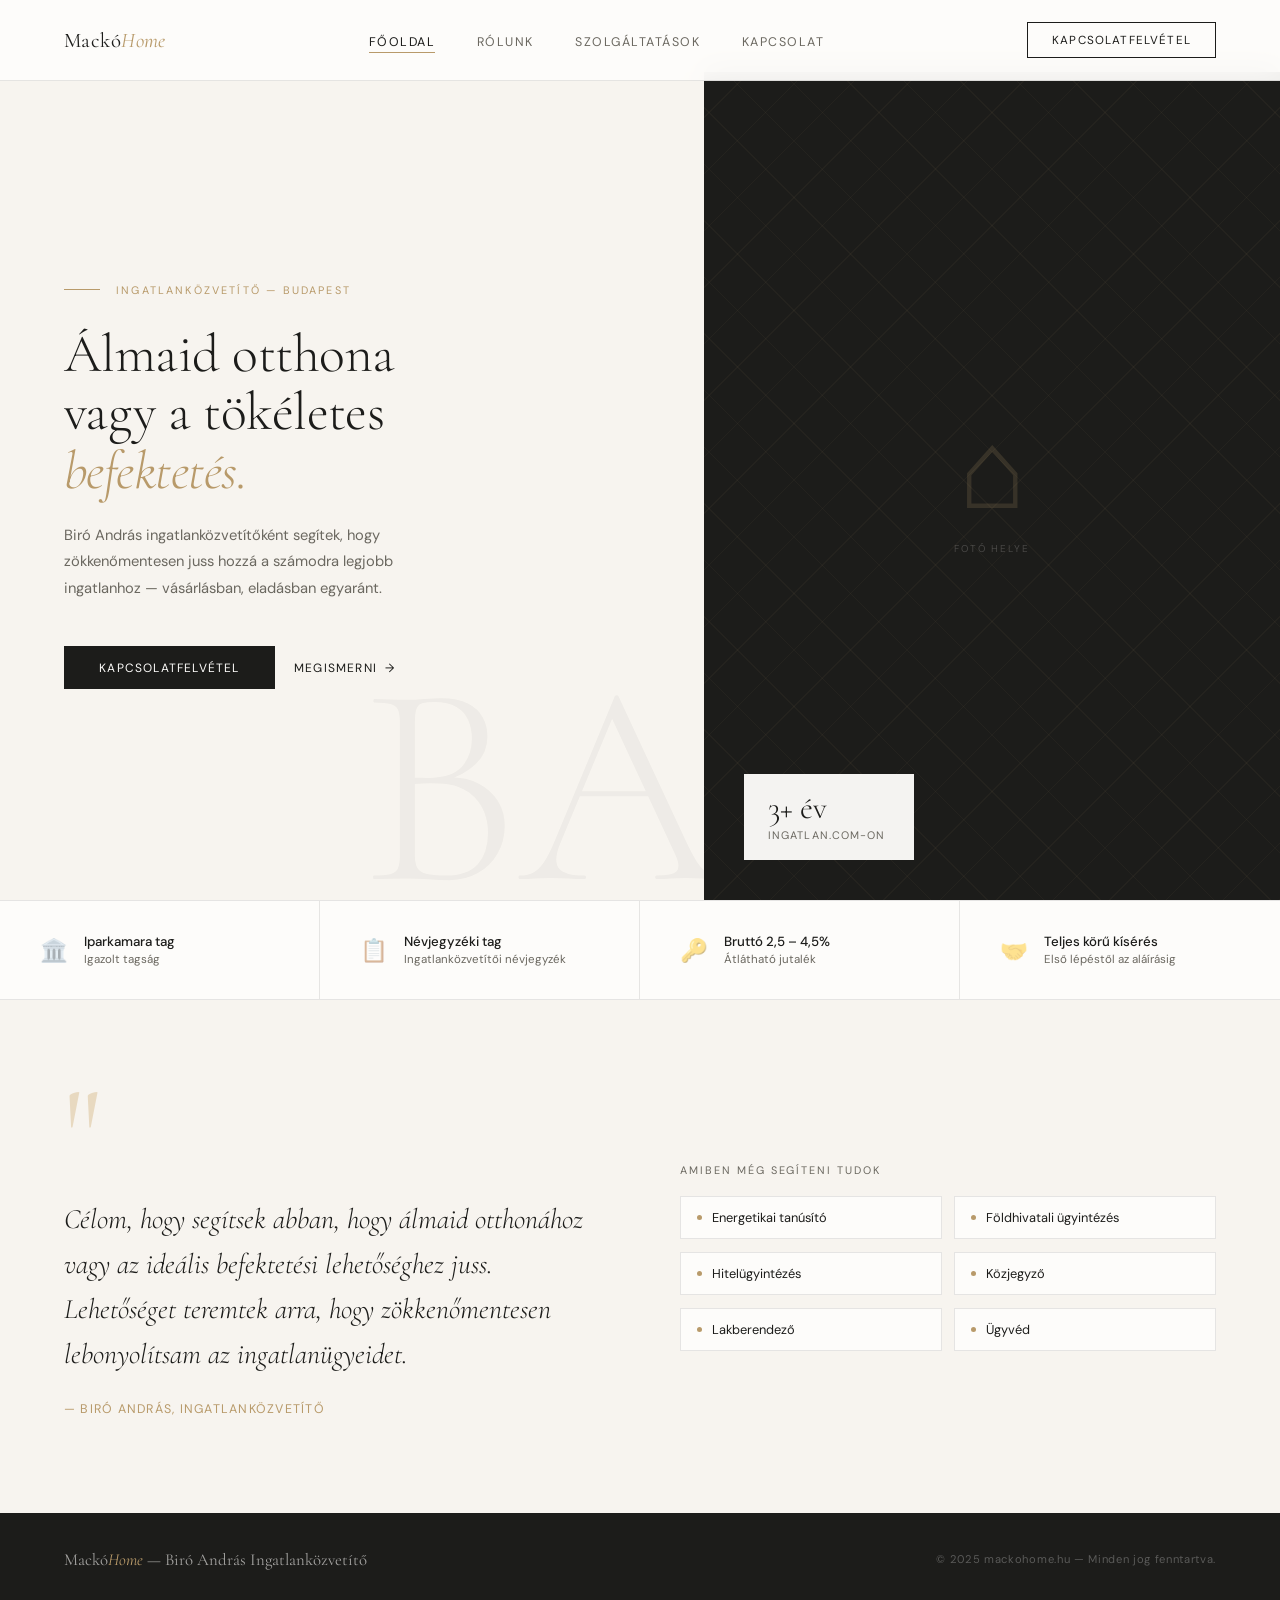
==== index.html @ 80ed3be6 "Add files via upload" ====
<!DOCTYPE html>
<html lang="hu">
<head>
  <meta charset="UTF-8">
  <meta name="viewport" content="width=device-width, initial-scale=1.0">
  <meta name="description" content="Biró András ingatlanközvetítő — Segítek megtalálni álmaid otthonát vagy ideális befektetésedet. Átlátható jutalék, teljes körű kísérés.">
  <title>Biró András Ingatlanközvetítő | mackohome.hu</title>
  <link rel="canonical" href="https://mackohome.hu">
  <link href="https://fonts.googleapis.com/css2?family=Cormorant+Garamond:ital,wght@0,300;0,400;0,600;1,300;1,400&family=DM+Sans:wght@300;400;500&display=swap" rel="stylesheet">
  <link rel="stylesheet" href="style.css">
</head>
<body>

<!-- ─── NAVIGÁCIÓ ─── -->
<nav>
  <div class="nav-logo" onclick="showPage('home')">Mackó<span>Home</span></div>
  <ul class="nav-links">
    <li><a onclick="showPage('home')" id="nav-home" class="active">Főoldal</a></li>
    <li><a onclick="showPage('rolunk')" id="nav-rolunk">Rólunk</a></li>
    <li><a onclick="showPage('szolgaltatasok')" id="nav-szolgaltatasok">Szolgáltatások</a></li>
    <li><a onclick="showPage('kapcsolat')" id="nav-kapcsolat">Kapcsolat</a></li>
  </ul>
  <div class="nav-cta" onclick="showPage('kapcsolat')">Kapcsolatfelvétel</div>
  <div class="hamburger" onclick="openMenu()">
    <span></span><span></span><span></span>
  </div>
</nav>

<!-- ─── MOBIL MENÜ ─── -->
<div class="mobile-menu" id="mobileMenu">
  <button class="mobile-close" onclick="closeMenu()">✕</button>
  <a onclick="showPage('home');closeMenu()">Főoldal</a>
  <a onclick="showPage('rolunk');closeMenu()">Rólunk</a>
  <a onclick="showPage('szolgaltatasok');closeMenu()">Szolgáltatások</a>
  <a onclick="showPage('kapcsolat');closeMenu()">Kapcsolat</a>
</div>


<!-- ══════════════════════════════════════════════════════════
     FŐOLDAL
═══════════════════════════════════════════════════════════ -->
<div class="page active" id="page-home">

  <div class="hero">
    <div class="hero-left">
      <div class="tag">Ingatlanközvetítő — Budapest</div>
      <h1 class="hero-headline">
        Álmaid otthona<br>vagy a tökéletes<br><em>befektetés.</em>
      </h1>
      <p class="hero-sub">
        Biró András ingatlanközvetítőként segítek, hogy zökkenőmentesen juss hozzá a számodra legjobb ingatlanhoz — vásárlásban, eladásban egyaránt.
      </p>
      <div class="hero-actions">
        <div class="btn-primary" onclick="showPage('kapcsolat')">Kapcsolatfelvétel</div>
        <button class="btn-ghost" onclick="showPage('rolunk')">Megismerni</button>
      </div>
    </div>
    <div class="hero-right">
      <div class="hero-pattern"></div>
      <!-- Cserélje ki valódi fotóra: <img src="images/hero.jpg" alt="Ingatlan" style="width:100%;height:100%;object-fit:cover;"> -->
      <div class="hero-img-placeholder">
        <div class="hero-img-icon">⌂</div>
        <div class="hero-img-label">Fotó helye</div>
      </div>
      <div class="hero-badge">
        <div class="hero-badge-num">3+ év</div>
        <div class="hero-badge-label">Ingatlan.com-on</div>
      </div>
    </div>
  </div>

  <div class="trust-row">
    <div class="trust-item">
      <div class="trust-icon">🏛️</div>
      <div>
        <div class="trust-text-main">Iparkamara tag</div>
        <div class="trust-text-sub">Igazolt tagság</div>
      </div>
    </div>
    <div class="trust-item">
      <div class="trust-icon">📋</div>
      <div>
        <div class="trust-text-main">Névjegyzéki tag</div>
        <div class="trust-text-sub">Ingatlanközvetítői névjegyzék</div>
      </div>
    </div>
    <div class="trust-item">
      <div class="trust-icon">🔑</div>
      <div>
        <div class="trust-text-main">Bruttó 2,5 – 4,5%</div>
        <div class="trust-text-sub">Átlátható jutalék</div>
      </div>
    </div>
    <div class="trust-item">
      <div class="trust-icon">🤝</div>
      <div>
        <div class="trust-text-main">Teljes körű kísérés</div>
        <div class="trust-text-sub">Első lépéstől az aláírásig</div>
      </div>
    </div>
  </div>

  <div class="intro-quote">
    <div>
      <div class="quote-mark">"</div>
      <p class="quote-text">
        Célom, hogy segítsek abban, hogy álmaid otthonához vagy az ideális befektetési lehetőséghez juss. Lehetőséget teremtek arra, hogy zökkenőmentesen lebonyolítsam az ingatlanügyeidet.
      </p>
      <div class="quote-author">— Biró András, ingatlanközvetítő</div>
    </div>
    <div class="intro-extras">
      <div class="extras-title">Amiben még segíteni tudok</div>
      <div class="extras-grid">
        <div class="extra-chip">Energetikai tanúsító</div>
        <div class="extra-chip">Földhivatali ügyintézés</div>
        <div class="extra-chip">Hitelügyintézés</div>
        <div class="extra-chip">Közjegyző</div>
        <div class="extra-chip">Lakberendező</div>
        <div class="extra-chip">Ügyvéd</div>
      </div>
    </div>
  </div>

  <footer>
    <div class="footer-logo">Mackó<span>Home</span> — Biró András Ingatlanközvetítő</div>
    <div class="footer-copy">© 2025 mackohome.hu — Minden jog fenntartva.</div>
  </footer>

</div><!-- /page-home -->


<!-- ══════════════════════════════════════════════════════════
     RÓLUNK
═══════════════════════════════════════════════════════════ -->
<div class="page" id="page-rolunk">

  <div class="about-hero">
    <div class="about-hero-left">
      <div class="tag">Rólam</div>
      <h1 class="about-headline">Szakértelem,<br>amelyre <em>számíthatsz.</em></h1>
      <p class="about-intro">
        Biró András ingatlanközvetítőként évek tapasztalatával és hiteles szakmai tagságokkal segítek vásárlókat és eladókat céljaik elérésében — egyszerűen, átláthatóan.
      </p>
    </div>
    <div class="about-hero-right">
      <!-- Cserélje ki valódi portréfotóra: <img src="images/biro-andras.jpg" alt="Biró András" style="width:100%;height:100%;object-fit:cover;"> -->
      <div class="portrait-box">
        <div class="portrait-initials">BÁ</div>
        <div class="portrait-label">Portréfotó helye</div>
      </div>
    </div>
  </div>

  <div class="creds-bar">
    <div class="cred-item">
      <div class="cred-value">3+ év</div>
      <div class="cred-label">Ingatlan.com-on aktív</div>
    </div>
    <div class="cred-item">
      <div class="cred-value">2,5–4,5%</div>
      <div class="cred-label">Bruttó jutalék</div>
    </div>
    <div class="cred-item">
      <div class="cred-value">Iparkamara</div>
      <div class="cred-label">Igazolt kamarai tagság</div>
    </div>
    <div class="cred-item">
      <div class="cred-value">Névjegyzék</div>
      <div class="cred-label">Ingatlanközvetítői névjegyzék</div>
    </div>
  </div>

  <div class="about-body">
    <div class="about-story">
      <div class="tag" style="margin-bottom:1.5rem;">Így dolgozom</div>
      <p>Biró András ingatlanközvetítő vagyok. Célom, hogy segítsek abban, hogy álmaid otthonához vagy az ideális befektetési lehetőséghez juss.</p>
      <p>Az évek során szerzett tapasztalatom és szakértelmem segítségével lehetőséget teremtek arra, hogy zökkenőmentesen lebonyolítsam az ingatlanügyeidet — az első konzultációtól az adásvételi szerződés aláírásáig.</p>
      <p><strong>Átlátható jutalék.</strong> Bruttó 2,5–4,5%-os jutalékkal dolgozom, rejtett költségek nélkül. Pontosan tudod, mire számíthatsz.</p>
      <p>Tagja vagyok az Iparkamarának és szerepelek az Ingatlanközvetítői névjegyzékben — ez garantálja, hogy szakmailag ellenőrzött, megbízható közvetítővel dolgozol.</p>
    </div>
    <div>
      <div class="tag" style="margin-bottom:1.5rem;">Megközelítésem</div>
      <ul class="values-list">
        <li class="value-item">
          <div class="value-num">01</div>
          <div>
            <div class="value-title">Személyes figyelem</div>
            <div class="value-desc">Minden ügyfelemet személyesen kísérem végig a folyamaton — nem asszisztens, hanem én magam.</div>
          </div>
        </li>
        <li class="value-item">
          <div class="value-num">02</div>
          <div>
            <div class="value-title">Átláthatóság</div>
            <div class="value-desc">Nyílt kommunikáció, rejtett díjak nélkül. Előre tudod, mi a jutalék és mit kapsz érte.</div>
          </div>
        </li>
        <li class="value-item">
          <div class="value-num">03</div>
          <div>
            <div class="value-title">Teljes körű segítség</div>
            <div class="value-desc">Az alapszolgáltatáson túl hitelügyintézőt, ügyvédet, közjegyzőt és energetikust is ajánlok.</div>
          </div>
        </li>
        <li class="value-item">
          <div class="value-num">04</div>
          <div>
            <div class="value-title">Gyors, zökkenőmentes</div>
            <div class="value-desc">A papírmunkától a földhivatali ügyintézésig mindent koordinálok, hogy neked ne kelljen.</div>
          </div>
        </li>
      </ul>
    </div>
  </div>

  <div class="memberships">
    <div class="memberships-title">Tagságaim & akkreditációk</div>
    <div class="memberships-row">
      <div class="badge">Iparkamara</div>
      <div class="badge">Ingatlanközvetítői névjegyzék</div>
      <div class="badge">Ingatlan.com partner — 3+ év</div>
    </div>
  </div>

  <footer>
    <div class="footer-logo">Mackó<span>Home</span> — Biró András Ingatlanközvetítő</div>
    <div class="footer-copy">© 2025 mackohome.hu — Minden jog fenntartva.</div>
  </footer>

</div><!-- /page-rolunk -->


<!-- ══════════════════════════════════════════════════════════
     SZOLGÁLTATÁSOK
═══════════════════════════════════════════════════════════ -->
<div class="page" id="page-szolgaltatasok">

  <div class="services-hero">
    <div class="services-hero-inner">
      <div class="services-hero-tag">Amit kínálok</div>
      <h1>Teljes körű ingatlan<em>kísérés</em></h1>
      <p>Az első konzultációtól az adásvételi szerződés aláírásáig — és azon túl is. Vásárlásban, eladásban és minden kapcsolódó ügyintézésben.</p>
    </div>
  </div>

  <div class="services-grid">
    <div class="service-card">
      <div class="service-number">01</div>
      <div class="service-title">Ingatlan értékesítés</div>
      <p class="service-desc">Segítek a legjobb áron és legrövidebb idő alatt eladni ingatlanodat — célzott hirdetéssel és tapasztalt tárgyalástechnikával.</p>
      <ul class="service-features">
        <li>Piaci árszakvélemény</li>
        <li>Hirdetés az Ingatlan.com-on</li>
        <li>Professzionális bemutatás</li>
        <li>Vételár tárgyalás</li>
        <li>Teljes adminisztráció</li>
      </ul>
    </div>
    <div class="service-card">
      <div class="service-number">02</div>
      <div class="service-title">Ingatlan vásárlás</div>
      <p class="service-desc">Megtalálom az igényeidnek megfelelő ingatlant, végigkísérlek a megtekintéstől az aláírásig.</p>
      <ul class="service-features">
        <li>Igényfelmérés, keresés</li>
        <li>Szemlék szervezése</li>
        <li>Jogi és műszaki koordináció</li>
        <li>Vételár egyeztetés</li>
        <li>Szerződéskötés kísérése</li>
      </ul>
    </div>
    <div class="service-card">
      <div class="service-number">03</div>
      <div class="service-title">Befektetési tanácsadás</div>
      <p class="service-desc">Ha ingatlanba fektetnél, segítek azonosítani a legjobb lehetőségeket és meghozni az átgondolt döntést.</p>
      <ul class="service-features">
        <li>Piac- és áralelemzés</li>
        <li>Hozamszámítás</li>
        <li>Kockázatértékelés</li>
        <li>Befektetési stratégia</li>
        <li>Hosszú távú szemlélet</li>
      </ul>
    </div>
  </div>

  <div class="partner-services">
    <div class="tag" style="margin-bottom:1rem;">Kapcsolódó szolgáltatások</div>
    <h2 class="section-title">Amiben még segíteni tudok</h2>
    <p class="section-sub">Az ingatlanközvetítésen túl megbízható szakembereket ajánlok minden kapcsolódó ügyintézéshez, hogy az egész folyamat egy kézből, zökkenőmentesen fusson.</p>
    <div class="partner-grid">
      <div class="partner-card">
        <div class="partner-icon">⚡</div>
        <div class="partner-name">Energetikai tanúsító</div>
        <div class="partner-desc">Adásvételhez kötelező energetikai tanúsítvány gyors elkészítése.</div>
      </div>
      <div class="partner-card">
        <div class="partner-icon">🏛️</div>
        <div class="partner-name">Földhivatali ügyintézés</div>
        <div class="partner-desc">Tulajdoni lap, bejegyzés, törlés — teljes körű földhivatali koordináció.</div>
      </div>
      <div class="partner-card">
        <div class="partner-icon">🏦</div>
        <div class="partner-name">Hitelügyintézés</div>
        <div class="partner-desc">Banki ajánlatok összehasonlítása, lakáshitel és CSOK ügyintézés segítése.</div>
      </div>
      <div class="partner-card">
        <div class="partner-icon">⚖️</div>
        <div class="partner-name">Közjegyző</div>
        <div class="partner-desc">Okiratok hitelesítése, közjegyzői aktus szervezése megbízható partnerrel.</div>
      </div>
      <div class="partner-card">
        <div class="partner-icon">🛋️</div>
        <div class="partner-name">Lakberendező</div>
        <div class="partner-desc">Home staging és lakberendezési tanácsadás a gyorsabb és jobb áras eladásért.</div>
      </div>
      <div class="partner-card">
        <div class="partner-icon">📜</div>
        <div class="partner-name">Ügyvéd</div>
        <div class="partner-desc">Adásvételi szerződés szerkesztése, jogi tanácsadás megbízható ingatlanjogászon keresztül.</div>
      </div>
    </div>
  </div>

  <div class="services-cta">
    <div>
      <h2>Kérdése van?<br>Konzultáljunk!</h2>
      <p>Vegyük fel a kapcsolatot egy ingyenes, kötelezettségmentes konzultációért. Megbeszéljük, hogyan tudok a legjobban segíteni.</p>
    </div>
    <div class="btn-primary" onclick="showPage('kapcsolat')" style="white-space:nowrap;">Ingyenes konzultáció →</div>
  </div>

  <footer>
    <div class="footer-logo">Mackó<span>Home</span> — Biró András Ingatlanközvetítő</div>
    <div class="footer-copy">© 2025 mackohome.hu — Minden jog fenntartva.</div>
  </footer>

</div><!-- /page-szolgaltatasok -->


<!-- ══════════════════════════════════════════════════════════
     KAPCSOLAT
═══════════════════════════════════════════════════════════ -->
<div class="page" id="page-kapcsolat">

  <div class="contact-wrap">
    <div class="contact-left">
      <div class="contact-left-inner">
        <div class="contact-tag">Kapcsolat</div>
        <h1 class="contact-headline">
          Keressük meg<br>együtt a legjobb<br><em>megoldást.</em>
        </h1>
        <p class="contact-subtext">
          Legyen szó vásárlásról, eladásról vagy tájékozódásról — szívesen hallom. 24 órán belül személyesen visszajelzek.
        </p>
      </div>
      <div class="contact-details">
        <div class="contact-detail">
          <div class="contact-detail-label">Profil</div>
          <div class="contact-detail-value">
            <a href="https://partner.ingatlan.com/biro.andras" target="_blank" rel="noopener">Ingatlan.com profil →</a>
          </div>
        </div>
        <div class="contact-detail">
          <div class="contact-detail-label">Telefon</div>
          <!-- TODO: Add real phone number -->
          <div class="contact-detail-value">+36 — — — — — —</div>
        </div>
        <div class="contact-detail">
          <div class="contact-detail-label">E-mail</div>
          <!-- TODO: Add real email -->
          <div class="contact-detail-value">info@mackohome.hu</div>
        </div>
        <div class="contact-detail">
          <div class="contact-detail-label">Jutalék</div>
          <div class="contact-detail-value">Bruttó 2,5 – 4,5%</div>
        </div>
        <div class="contact-detail">
          <div class="contact-detail-label">Tagságok</div>
          <div class="contact-detail-value">Iparkamara<br>Ingatlanközvetítői névjegyzék</div>
        </div>
      </div>
    </div>

    <div class="contact-right">
      <div id="contact-form-wrap">
        <h2 class="form-title">Küldjön üzenetet</h2>
        <p class="form-subtitle">Töltse ki az alábbi űrlapot, és hamarosan felveszem a kapcsolatot.</p>
        <div class="form-row">
          <div class="form-group">
            <label>Keresztnév</label>
            <input type="text" placeholder="Anna">
          </div>
          <div class="form-group">
            <label>Vezetéknév</label>
            <input type="text" placeholder="Kovács">
          </div>
        </div>
        <div class="form-group">
          <label>E-mail cím</label>
          <input type="email" placeholder="anna@example.hu">
        </div>
        <div class="form-group">
          <label>Telefonszám (opcionális)</label>
          <input type="tel" placeholder="+36 70 123 4567">
        </div>
        <div class="form-group">
          <label>Miben segíthetek?</label>
          <div class="interest-group">
            <button class="interest-chip" onclick="toggleChip(this)">Vásárlás</button>
            <button class="interest-chip" onclick="toggleChip(this)">Eladás</button>
            <button class="interest-chip" onclick="toggleChip(this)">Befektetés</button>
            <button class="interest-chip" onclick="toggleChip(this)">Értékbecslés</button>
            <button class="interest-chip" onclick="toggleChip(this)">Egyéb</button>
          </div>
        </div>
        <div class="form-group">
          <label>Üzenet</label>
          <textarea placeholder="Írja le röviden, miben segíthetek..."></textarea>
        </div>
        <button class="submit-btn" onclick="submitForm()">Üzenet küldése</button>
      </div>
      <div class="form-success" id="form-success">
        <div class="form-success-icon">✦</div>
        <h3>Köszönöm megkeresését!</h3>
        <p>Üzenetét megkaptam. 24 órán belül személyesen visszajelzek.</p>
      </div>
    </div>
  </div>

  <footer>
    <div class="footer-logo">Mackó<span>Home</span> — Biró András Ingatlanközvetítő</div>
    <div class="footer-copy">© 2025 mackohome.hu — Minden jog fenntartva.</div>
  </footer>

</div><!-- /page-kapcsolat -->


<script src="script.js"></script>
</body>
</html>
---- style.css ----
*, *::before, *::after { margin: 0; padding: 0; box-sizing: border-box; }

:root {
  --cream: #F7F4EF;
  --warm-white: #FDFCFA;
  --charcoal: #1C1C1A;
  --mid: #6B6860;
  --light: #B8B4AD;
  --gold: #B89A6A;
  --gold-light: #E8D9C0;
  --border: rgba(28,28,26,0.1);
}

html { scroll-behavior: smooth; }
body { font-family: 'DM Sans', sans-serif; background: var(--warm-white); color: var(--charcoal); overflow-x: hidden; }

/* ─── NAV ─── */
nav {
  position: fixed; top: 0; left: 0; right: 0; z-index: 100;
  display: flex; align-items: center; justify-content: space-between;
  padding: 1.4rem 4rem;
  background: rgba(253,252,250,0.94);
  backdrop-filter: blur(14px);
  border-bottom: 1px solid var(--border);
}
.nav-logo { font-family: 'Cormorant Garamond', serif; font-size: 1.3rem; font-weight: 400; letter-spacing: 0.02em; color: var(--charcoal); text-decoration: none; cursor: pointer; }
.nav-logo span { color: var(--gold); font-style: italic; }
.nav-links { display: flex; gap: 2.6rem; list-style: none; }
.nav-links a {
  font-size: 0.78rem; font-weight: 400; letter-spacing: 0.12em;
  text-transform: uppercase; color: var(--mid); text-decoration: none;
  transition: color 0.2s; cursor: pointer; position: relative; padding-bottom: 3px;
}
.nav-links a::after { content: ''; position: absolute; bottom: 0; left: 0; right: 0; height: 1px; background: var(--gold); transform: scaleX(0); transition: transform 0.25s; transform-origin: left; }
.nav-links a:hover::after, .nav-links a.active::after { transform: scaleX(1); }
.nav-links a:hover, .nav-links a.active { color: var(--charcoal); }
.nav-cta { font-size: 0.73rem; letter-spacing: 0.1em; text-transform: uppercase; padding: 0.55rem 1.5rem; border: 1px solid var(--charcoal); color: var(--charcoal); text-decoration: none; cursor: pointer; transition: background 0.25s, color 0.25s; }
.nav-cta:hover { background: var(--charcoal); color: var(--warm-white); }

.hamburger { display: none; flex-direction: column; gap: 5px; cursor: pointer; padding: 4px; }
.hamburger span { width: 24px; height: 1.5px; background: var(--charcoal); display: block; }

/* Mobile menu */
.mobile-menu { position: fixed; top: 0; left: 0; right: 0; bottom: 0; background: var(--charcoal); z-index: 200; display: none; flex-direction: column; align-items: center; justify-content: center; gap: 2rem; }
.mobile-menu.open { display: flex; }
.mobile-menu a { font-family: 'Cormorant Garamond', serif; font-size: 2.3rem; font-weight: 300; color: var(--warm-white); text-decoration: none; cursor: pointer; transition: color 0.2s; }
.mobile-menu a:hover { color: var(--gold); }
.mobile-close { position: absolute; top: 1.5rem; right: 1.5rem; font-size: 1.5rem; color: rgba(253,252,250,0.5); cursor: pointer; background: none; border: none; }

/* ─── PAGES ─── */
.page { display: none; min-height: 100vh; animation: fadeIn 0.4s ease; }
.page.active { display: block; }
@keyframes fadeIn { from { opacity: 0; transform: translateY(8px); } to { opacity: 1; transform: translateY(0); } }

/* ─── SHARED ─── */
.tag { font-size: 0.68rem; letter-spacing: 0.2em; text-transform: uppercase; color: var(--gold); margin-bottom: 1.8rem; display: flex; align-items: center; gap: 1rem; }
.tag::before { content: ''; width: 36px; height: 1px; background: var(--gold); }
.btn-primary { background: var(--charcoal); color: var(--warm-white); padding: 0.85rem 2.2rem; font-size: 0.75rem; letter-spacing: 0.1em; text-transform: uppercase; border: none; cursor: pointer; transition: background 0.25s; text-decoration: none; display: inline-block; font-family: 'DM Sans', sans-serif; }
.btn-primary:hover { background: var(--gold); }
.btn-ghost { color: var(--charcoal); font-size: 0.75rem; letter-spacing: 0.1em; text-transform: uppercase; text-decoration: none; cursor: pointer; display: flex; align-items: center; gap: 0.5rem; transition: gap 0.25s; background: none; border: none; font-family: 'DM Sans', sans-serif; }
.btn-ghost:hover { gap: 0.9rem; }
.btn-ghost::after { content: '→'; }
.section-title { font-family: 'Cormorant Garamond', serif; font-size: clamp(1.7rem, 2.8vw, 2.6rem); font-weight: 300; line-height: 1.15; margin-bottom: 0.5rem; }
.section-sub { font-size: 0.88rem; color: var(--mid); margin-bottom: 3rem; line-height: 1.7; max-width: 540px; }

/* ─── FOOTER ─── */
footer { background: var(--charcoal); padding: 2.2rem 4rem; display: flex; align-items: center; justify-content: space-between; }
.footer-logo { font-family: 'Cormorant Garamond', serif; font-size: 1.05rem; color: rgba(253,252,250,0.6); }
.footer-logo span { color: var(--gold); font-style: italic; }
.footer-copy { font-size: 0.7rem; color: rgba(253,252,250,0.28); letter-spacing: 0.06em; }

/* ─── FŐOLDAL ─── */
.hero { min-height: 100vh; display: grid; grid-template-columns: 55% 45%; padding-top: 72px; }
.hero-left { display: flex; flex-direction: column; justify-content: center; padding: 6rem 4rem; background: var(--cream); position: relative; overflow: hidden; }
.hero-left::before { content: 'BA'; font-family: 'Cormorant Garamond', serif; font-size: 18rem; font-weight: 300; color: rgba(28,28,26,0.04); position: absolute; right: -1rem; bottom: -2rem; line-height: 1; pointer-events: none; }
.hero-headline { font-family: 'Cormorant Garamond', serif; font-size: clamp(2.6rem, 4.2vw, 4.4rem); font-weight: 300; line-height: 1.08; letter-spacing: -0.01em; margin-bottom: 1.4rem; }
.hero-headline em { font-style: italic; color: var(--gold); }
.hero-sub { font-size: 0.92rem; line-height: 1.8; color: var(--mid); max-width: 400px; margin-bottom: 2.8rem; }
.hero-actions { display: flex; gap: 1.2rem; align-items: center; flex-wrap: wrap; }
.hero-right { background: var(--charcoal); position: relative; overflow: hidden; min-height: 500px; display: flex; align-items: center; justify-content: center; }
.hero-pattern { position: absolute; inset: 0; background-image: repeating-linear-gradient(45deg, rgba(184,154,106,0.05) 0px, rgba(184,154,106,0.05) 1px, transparent 1px, transparent 40px), repeating-linear-gradient(-45deg, rgba(184,154,106,0.05) 0px, rgba(184,154,106,0.05) 1px, transparent 1px, transparent 40px); }
.hero-img-placeholder { position: relative; z-index: 1; text-align: center; }
.hero-img-icon { font-family: 'Cormorant Garamond', serif; font-size: 7rem; color: rgba(184,154,106,0.18); line-height: 1; }
.hero-img-label { font-size: 0.62rem; letter-spacing: 0.2em; text-transform: uppercase; color: rgba(253,252,250,0.2); margin-top: 0.8rem; }
.hero-badge { position: absolute; bottom: 2.5rem; left: 2.5rem; background: rgba(253,252,250,0.96); padding: 1.1rem 1.5rem; min-width: 170px; z-index: 2; }
.hero-badge-num { font-family: 'Cormorant Garamond', serif; font-size: 2rem; font-weight: 300; color: var(--charcoal); line-height: 1; }
.hero-badge-label { font-size: 0.68rem; letter-spacing: 0.1em; text-transform: uppercase; color: var(--mid); margin-top: 0.3rem; }

.trust-row { display: grid; grid-template-columns: repeat(4, 1fr); border-top: 1px solid var(--border); border-bottom: 1px solid var(--border); }
.trust-item { padding: 2rem 2.5rem; border-right: 1px solid var(--border); display: flex; align-items: center; gap: 1rem; }
.trust-item:last-child { border-right: none; }
.trust-icon { font-size: 1.4rem; opacity: 0.5; flex-shrink: 0; }
.trust-text-main { font-size: 0.83rem; font-weight: 500; color: var(--charcoal); }
.trust-text-sub { font-size: 0.72rem; color: var(--mid); margin-top: 0.15rem; }

.intro-quote { padding: 6rem 4rem; display: grid; grid-template-columns: 1fr 1fr; gap: 5rem; align-items: center; background: var(--cream); }
.quote-mark { font-family: 'Cormorant Garamond', serif; font-size: 8rem; color: var(--gold-light); line-height: 0.6; margin-bottom: 1.5rem; }
.quote-text { font-family: 'Cormorant Garamond', serif; font-size: clamp(1.3rem, 2.2vw, 1.8rem); font-weight: 300; line-height: 1.6; color: var(--charcoal); font-style: italic; margin-bottom: 1.5rem; }
.quote-author { font-size: 0.78rem; letter-spacing: 0.1em; text-transform: uppercase; color: var(--gold); }
.extras-title { font-size: 0.68rem; letter-spacing: 0.18em; text-transform: uppercase; color: var(--mid); margin-bottom: 1.2rem; }
.extras-grid { display: grid; grid-template-columns: 1fr 1fr; gap: 0.8rem; }
.extra-chip { padding: 0.75rem 1rem; background: var(--warm-white); border: 1px solid var(--border); font-size: 0.8rem; color: var(--charcoal); display: flex; align-items: center; gap: 0.6rem; }
.extra-chip::before { content: ''; width: 5px; height: 5px; background: var(--gold); border-radius: 50%; flex-shrink: 0; }

/* ─── RÓLUNK ─── */
.about-hero { min-height: 60vh; display: grid; grid-template-columns: 1fr 1fr; padding-top: 72px; }
.about-hero-left { padding: 5.5rem 4rem; display: flex; flex-direction: column; justify-content: center; background: var(--cream); }
.about-hero-right { background: var(--charcoal); position: relative; overflow: hidden; display: flex; align-items: center; justify-content: center; min-height: 400px; }
.portrait-box { text-align: center; }
.portrait-initials { font-family: 'Cormorant Garamond', serif; font-size: 9rem; font-weight: 300; color: rgba(184,154,106,0.2); line-height: 1; }
.portrait-label { font-size: 0.62rem; letter-spacing: 0.2em; text-transform: uppercase; color: rgba(253,252,250,0.22); margin-top: 0.8rem; }
.about-headline { font-family: 'Cormorant Garamond', serif; font-size: clamp(2rem, 3.2vw, 3.4rem); font-weight: 300; line-height: 1.1; margin-bottom: 1.4rem; }
.about-intro { font-size: 0.92rem; line-height: 1.8; color: var(--mid); max-width: 430px; }

.creds-bar { background: var(--charcoal); padding: 3rem 4rem; display: grid; grid-template-columns: repeat(4, 1fr); gap: 2rem; }
.cred-item { border-left: 1px solid rgba(255,255,255,0.08); padding-left: 2rem; }
.cred-item:first-child { border-left: none; padding-left: 0; }
.cred-value { font-family: 'Cormorant Garamond', serif; font-size: 1.9rem; font-weight: 300; color: var(--gold-light); }
.cred-label { font-size: 0.7rem; color: rgba(255,255,255,0.35); letter-spacing: 0.08em; margin-top: 0.3rem; line-height: 1.4; }

.about-body { padding: 5.5rem 4rem; display: grid; grid-template-columns: 1fr 1fr; gap: 5rem; }
.about-story p { font-size: 0.92rem; line-height: 1.88; color: var(--mid); margin-bottom: 1.1rem; }
.about-story p strong { color: var(--charcoal); font-weight: 500; }
.values-list { list-style: none; }
.value-item { padding: 1.4rem 0; border-bottom: 1px solid var(--border); display: flex; gap: 1.2rem; }
.value-num { font-family: 'Cormorant Garamond', serif; font-size: 1.1rem; color: var(--gold); font-style: italic; min-width: 1.4rem; }
.value-title { font-size: 0.83rem; font-weight: 500; letter-spacing: 0.03em; margin-bottom: 0.3rem; }
.value-desc { font-size: 0.8rem; color: var(--mid); line-height: 1.6; }

.memberships { padding: 4rem; background: var(--cream); }
.memberships-title { font-size: 0.68rem; letter-spacing: 0.18em; text-transform: uppercase; color: var(--mid); margin-bottom: 1.5rem; }
.memberships-row { display: flex; gap: 1rem; flex-wrap: wrap; }
.badge { display: inline-flex; align-items: center; gap: 0.6rem; padding: 0.7rem 1.3rem; border: 1px solid var(--border); background: var(--warm-white); font-size: 0.8rem; font-weight: 500; color: var(--charcoal); }
.badge::before { content: '✓'; color: var(--gold); font-size: 0.75rem; }

/* ─── SZOLGÁLTATÁSOK ─── */
.services-hero { padding-top: 72px; background: var(--charcoal); min-height: 48vh; display: flex; align-items: center; justify-content: center; text-align: center; position: relative; overflow: hidden; }
.services-hero::before { content: ''; position: absolute; inset: 0; background-image: repeating-linear-gradient(0deg, rgba(184,154,106,0.04) 0px, rgba(184,154,106,0.04) 1px, transparent 1px, transparent 60px), repeating-linear-gradient(90deg, rgba(184,154,106,0.04) 0px, rgba(184,154,106,0.04) 1px, transparent 1px, transparent 60px); }
.services-hero-inner { position: relative; z-index: 1; padding: 5rem 4rem; max-width: 720px; }
.services-hero-tag { font-size: 0.68rem; letter-spacing: 0.2em; text-transform: uppercase; color: var(--gold); margin-bottom: 1.5rem; display: flex; align-items: center; justify-content: center; gap: 1rem; }
.services-hero-tag::before, .services-hero-tag::after { content: ''; width: 36px; height: 1px; background: var(--gold); }
.services-hero h1 { font-family: 'Cormorant Garamond', serif; font-size: clamp(2.2rem, 4vw, 3.8rem); font-weight: 300; color: var(--warm-white); line-height: 1.1; margin-bottom: 1.2rem; }
.services-hero h1 em { color: var(--gold); font-style: italic; }
.services-hero p { font-size: 0.9rem; color: rgba(253,252,250,0.5); line-height: 1.8; max-width: 500px; margin: 0 auto; }

.services-grid { display: grid; grid-template-columns: repeat(3, 1fr); gap: 1.5px; background: var(--border); }
.service-card { background: var(--warm-white); padding: 2.8rem 2.4rem; transition: background 0.3s; position: relative; overflow: hidden; }
.service-card::before { content: ''; position: absolute; bottom: 0; left: 0; right: 0; height: 2px; background: var(--gold); transform: scaleX(0); transform-origin: left; transition: transform 0.35s ease; }
.service-card:hover::before { transform: scaleX(1); }
.service-card:hover { background: var(--cream); }
.service-number { font-family: 'Cormorant Garamond', serif; font-size: 3rem; font-weight: 300; color: var(--gold-light); line-height: 1; margin-bottom: 1.3rem; }
.service-title { font-family: 'Cormorant Garamond', serif; font-size: 1.45rem; font-weight: 400; color: var(--charcoal); margin-bottom: 0.75rem; line-height: 1.2; }
.service-desc { font-size: 0.83rem; color: var(--mid); line-height: 1.75; margin-bottom: 1.3rem; }
.service-features { list-style: none; }
.service-features li { font-size: 0.77rem; color: var(--mid); padding: 0.38rem 0; border-bottom: 1px solid var(--border); display: flex; align-items: center; gap: 0.6rem; }
.service-features li:last-child { border-bottom: none; }
.service-features li::before { content: ''; width: 4px; height: 4px; background: var(--gold); border-radius: 50%; flex-shrink: 0; }

.partner-services { padding: 5rem 4rem; background: var(--cream); }
.partner-grid { display: grid; grid-template-columns: repeat(3, 1fr); gap: 1rem; }
.partner-card { background: var(--warm-white); border: 1px solid var(--border); padding: 1.8rem; transition: border-color 0.25s; }
.partner-card:hover { border-color: var(--gold); }
.partner-icon { font-size: 1.6rem; margin-bottom: 0.8rem; opacity: 0.55; }
.partner-name { font-size: 0.88rem; font-weight: 500; color: var(--charcoal); margin-bottom: 0.35rem; }
.partner-desc { font-size: 0.78rem; color: var(--mid); line-height: 1.6; }

.services-cta { background: var(--charcoal); padding: 5rem 4rem; display: flex; align-items: center; justify-content: space-between; gap: 3rem; }
.services-cta h2 { font-family: 'Cormorant Garamond', serif; font-size: clamp(1.6rem, 2.8vw, 2.6rem); font-weight: 300; color: var(--warm-white); line-height: 1.2; margin-bottom: 0.8rem; }
.services-cta p { font-size: 0.86rem; color: rgba(253,252,250,0.45); max-width: 420px; line-height: 1.75; }

/* ─── KAPCSOLAT ─── */
.contact-wrap { min-height: 100vh; display: grid; grid-template-columns: 1fr 1fr; padding-top: 72px; }
.contact-left { background: var(--charcoal); padding: 5.5rem 4rem; display: flex; flex-direction: column; justify-content: space-between; position: relative; overflow: hidden; }
.contact-left::before { content: ''; position: absolute; inset: 0; background-image: repeating-linear-gradient(90deg, rgba(184,154,106,0.04) 0px, rgba(184,154,106,0.04) 1px, transparent 1px, transparent 80px), repeating-linear-gradient(0deg, rgba(184,154,106,0.04) 0px, rgba(184,154,106,0.04) 1px, transparent 1px, transparent 80px); }
.contact-left-inner { position: relative; z-index: 1; }
.contact-tag { font-size: 0.68rem; letter-spacing: 0.2em; text-transform: uppercase; color: var(--gold); margin-bottom: 1.5rem; display: flex; align-items: center; gap: 1rem; }
.contact-tag::before { content: ''; width: 30px; height: 1px; background: var(--gold); }
.contact-headline { font-family: 'Cormorant Garamond', serif; font-size: clamp(2rem, 3.2vw, 3.4rem); font-weight: 300; color: var(--warm-white); line-height: 1.1; margin-bottom: 1.2rem; }
.contact-headline em { color: var(--gold); font-style: italic; }
.contact-subtext { font-size: 0.88rem; color: rgba(253,252,250,0.45); line-height: 1.78; max-width: 340px; }
.contact-details { position: relative; z-index: 1; margin-top: 4rem; }
.contact-detail { padding: 1.1rem 0; border-top: 1px solid rgba(255,255,255,0.07); display: flex; gap: 1.2rem; }
.contact-detail-label { font-size: 0.68rem; letter-spacing: 0.15em; text-transform: uppercase; color: var(--gold); min-width: 80px; padding-top: 0.1rem; }
.contact-detail-value { font-size: 0.88rem; color: rgba(253,252,250,0.7); line-height: 1.5; }
.contact-detail-value a { color: rgba(253,252,250,0.7); text-decoration: none; }
.contact-detail-value a:hover { color: var(--gold); }

.contact-right { padding: 5.5rem 4rem; display: flex; flex-direction: column; justify-content: center; background: var(--warm-white); }
.form-title { font-family: 'Cormorant Garamond', serif; font-size: 2rem; font-weight: 300; margin-bottom: 0.4rem; }
.form-subtitle { font-size: 0.83rem; color: var(--mid); margin-bottom: 2.5rem; }
.form-row { display: grid; grid-template-columns: 1fr 1fr; gap: 1rem; }
.form-group { margin-bottom: 1.4rem; }
label { display: block; font-size: 0.68rem; letter-spacing: 0.12em; text-transform: uppercase; color: var(--mid); margin-bottom: 0.45rem; }
input, textarea, select { width: 100%; padding: 0.8rem 1rem; background: var(--cream); border: 1px solid transparent; font-family: 'DM Sans', sans-serif; font-size: 0.88rem; color: var(--charcoal); outline: none; transition: border-color 0.2s; appearance: none; }
input:focus, textarea:focus, select:focus { border-color: var(--gold); }
textarea { resize: none; min-height: 120px; }
.interest-group { display: flex; flex-wrap: wrap; gap: 0.5rem; margin-top: 0.5rem; }
.interest-chip { padding: 0.4rem 0.9rem; font-size: 0.72rem; letter-spacing: 0.06em; border: 1px solid var(--border); color: var(--mid); background: transparent; cursor: pointer; transition: all 0.2s; font-family: 'DM Sans', sans-serif; }
.interest-chip.selected, .interest-chip:hover { border-color: var(--gold); color: var(--charcoal); background: var(--gold-light); }
.submit-btn { width: 100%; padding: 0.95rem; background: var(--charcoal); color: var(--warm-white); border: none; font-family: 'DM Sans', sans-serif; font-size: 0.78rem; letter-spacing: 0.12em; text-transform: uppercase; cursor: pointer; transition: background 0.25s; margin-top: 0.3rem; }
.submit-btn:hover { background: var(--gold); }
.form-success { display: none; text-align: center; padding: 3rem 2rem; border: 1px solid var(--border); }
.form-success-icon { font-family: 'Cormorant Garamond', serif; font-size: 2.5rem; color: var(--gold); margin-bottom: 1rem; }
.form-success h3 { font-family: 'Cormorant Garamond', serif; font-size: 1.7rem; font-weight: 300; margin-bottom: 0.5rem; }
.form-success p { font-size: 0.83rem; color: var(--mid); }

/* ─── RESPONSIVE ─── */
@media (max-width: 960px) {
  nav { padding: 1.1rem 1.5rem; }
  .nav-links, .nav-cta { display: none; }
  .hamburger { display: flex; }
  .hero, .about-hero, .contact-wrap { grid-template-columns: 1fr; }
  .hero-right, .about-hero-right { min-height: 280px; }
  .hero-left, .about-hero-left, .contact-left, .contact-right { padding: 3.5rem 1.5rem; }
  .intro-quote, .about-body { grid-template-columns: 1fr; gap: 2.5rem; padding: 3.5rem 1.5rem; }
  .trust-row { grid-template-columns: 1fr 1fr; }
  .trust-item { padding: 1.5rem; }
  .creds-bar { grid-template-columns: 1fr 1fr; padding: 2.5rem 1.5rem; }
  .cred-item:nth-child(3) { border-left: none; padding-left: 0; }
  .services-grid { grid-template-columns: 1fr; gap: 1px; }
  .partner-grid { grid-template-columns: 1fr 1fr; }
  .services-cta { flex-direction: column; padding: 4rem 1.5rem; }
  .partner-services { padding: 3.5rem 1.5rem; }
  .memberships { padding: 2.5rem 1.5rem; }
  footer { flex-direction: column; gap: 0.8rem; text-align: center; padding: 2rem 1.5rem; }
  .form-row { grid-template-columns: 1fr; }
  .services-hero-inner { padding: 4rem 1.5rem; }
}
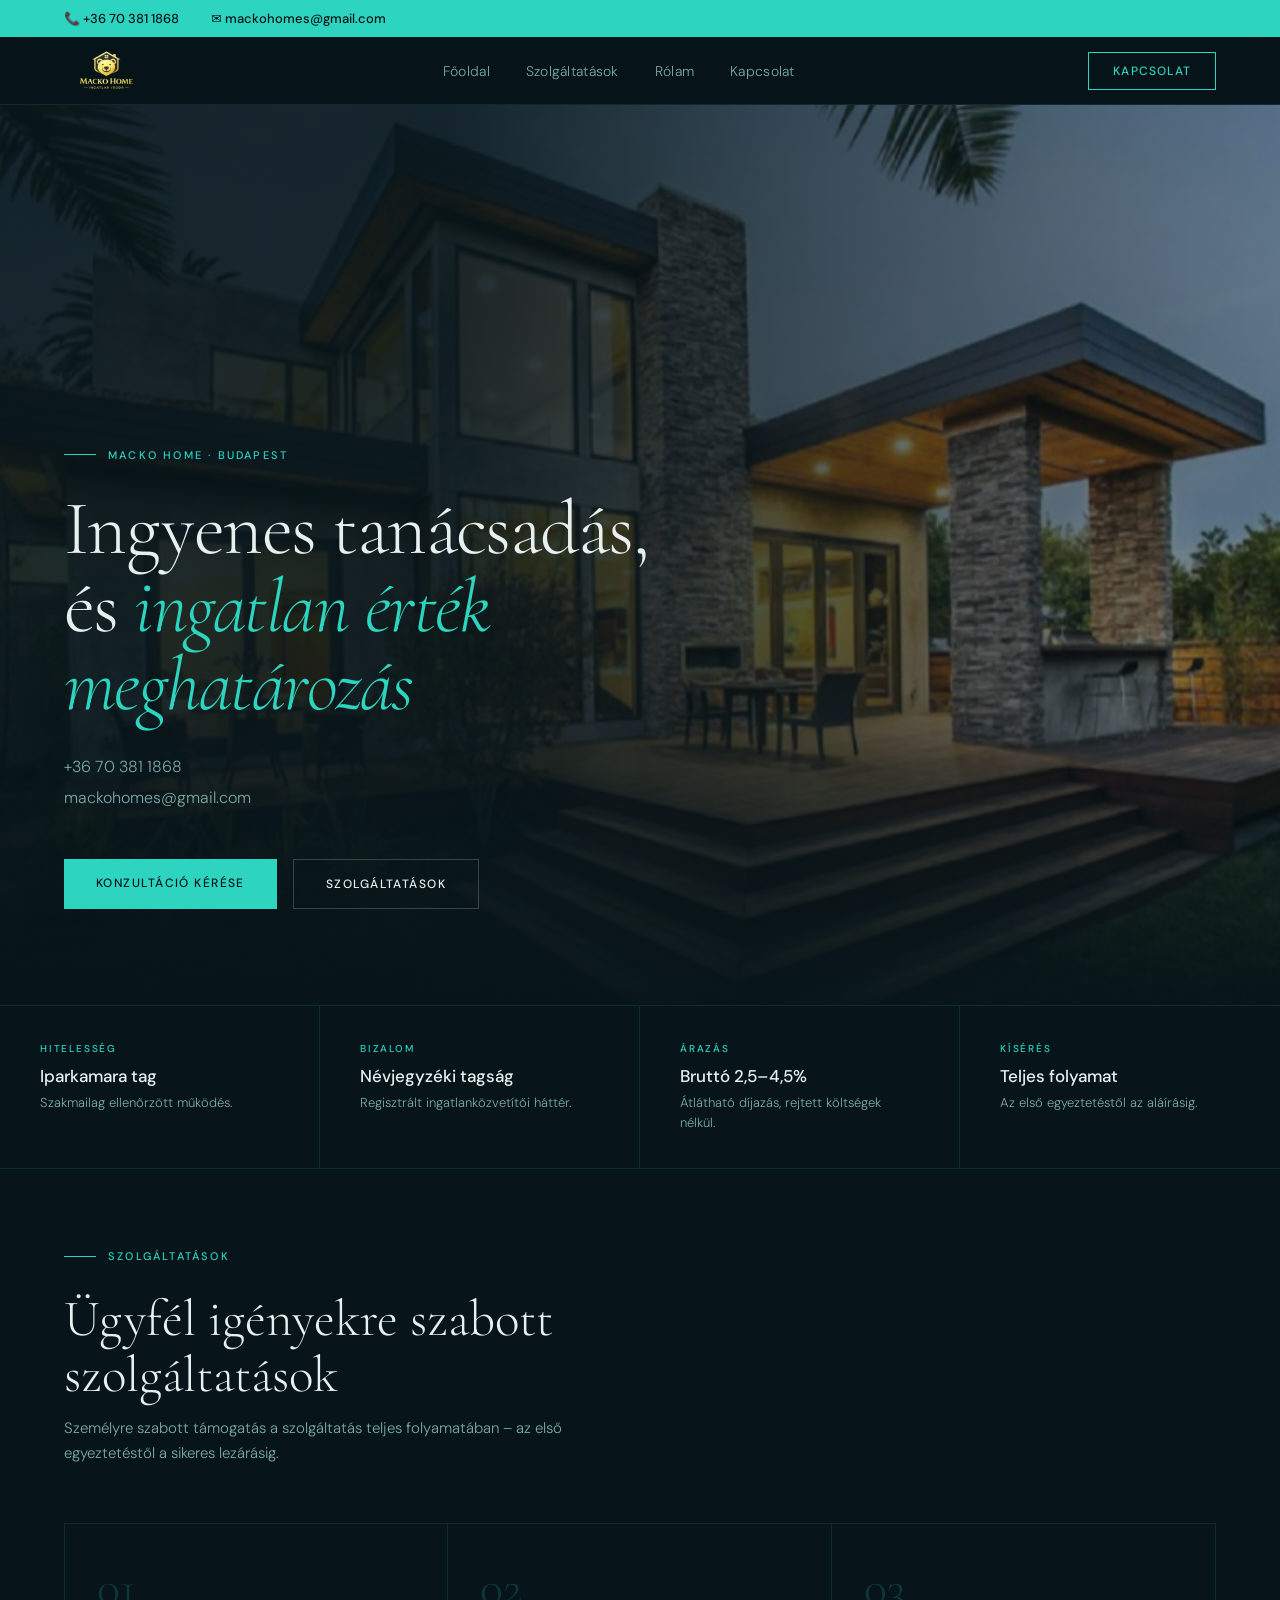
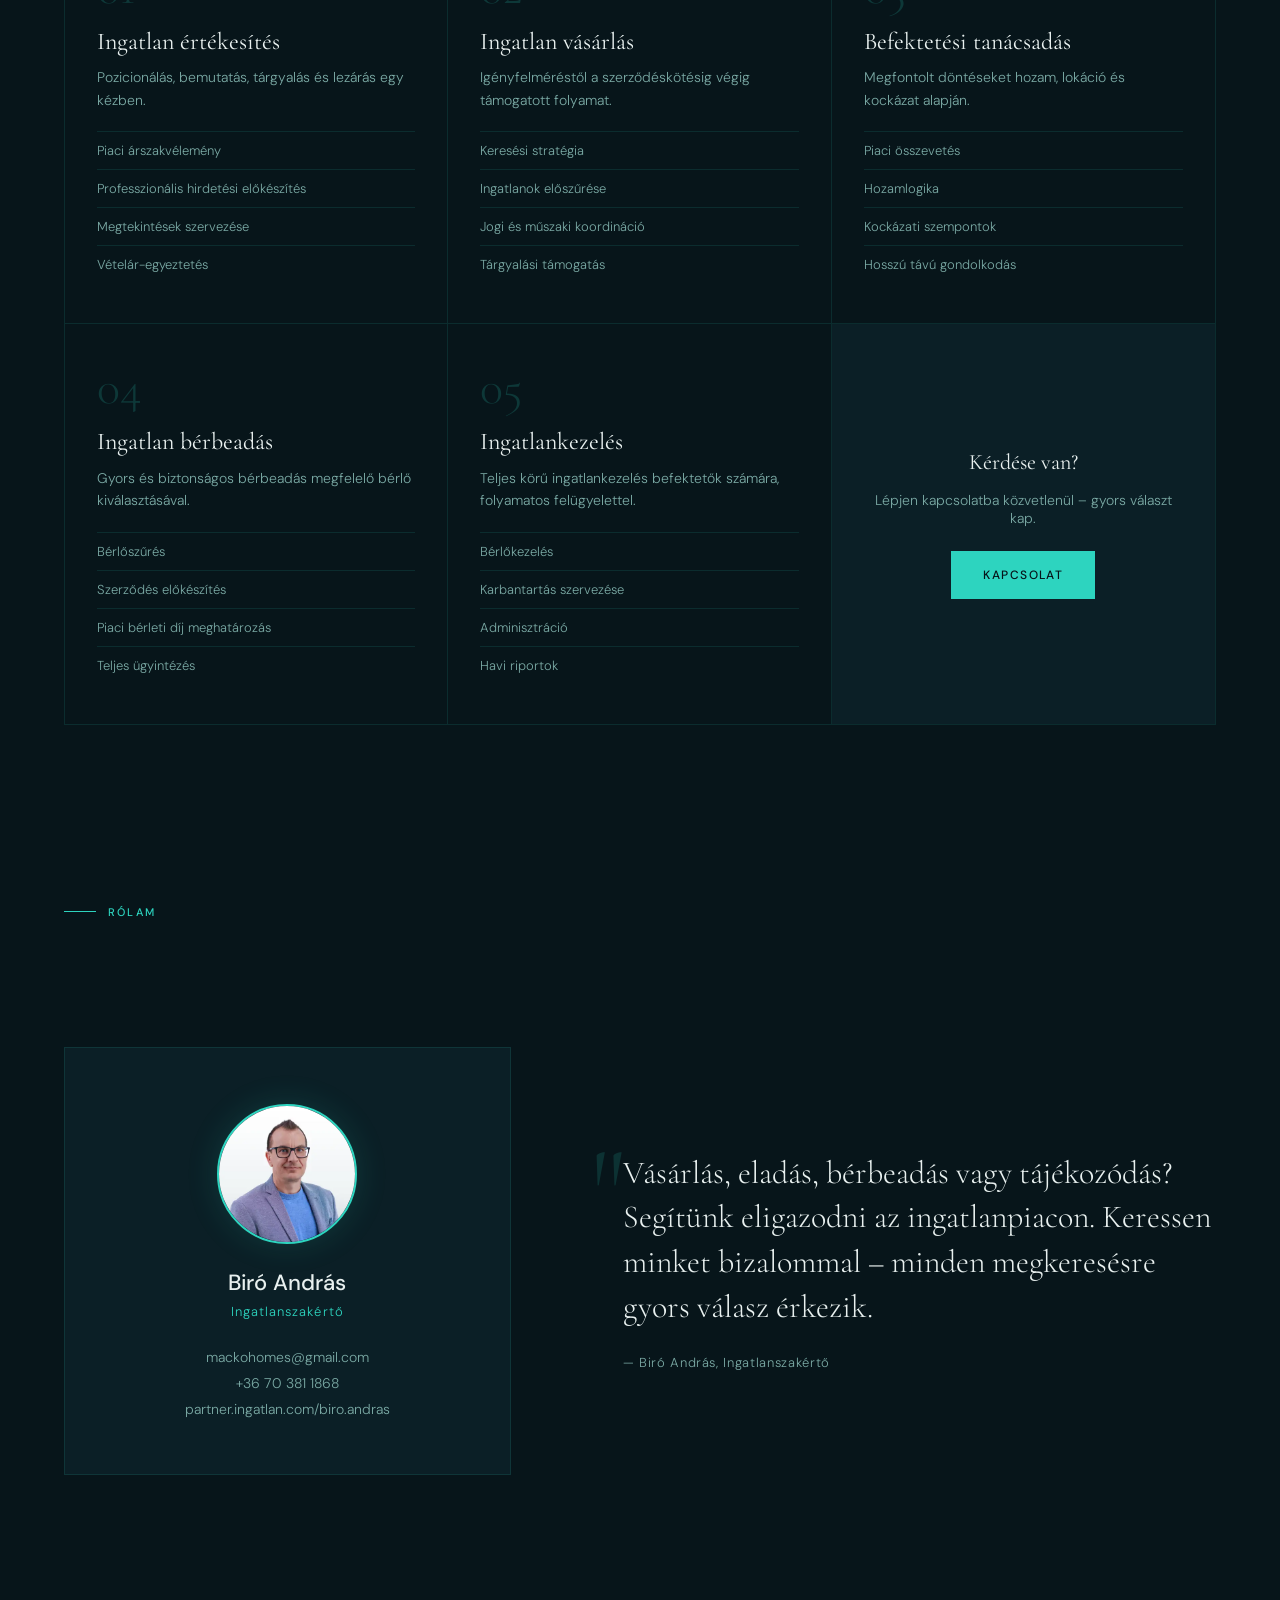
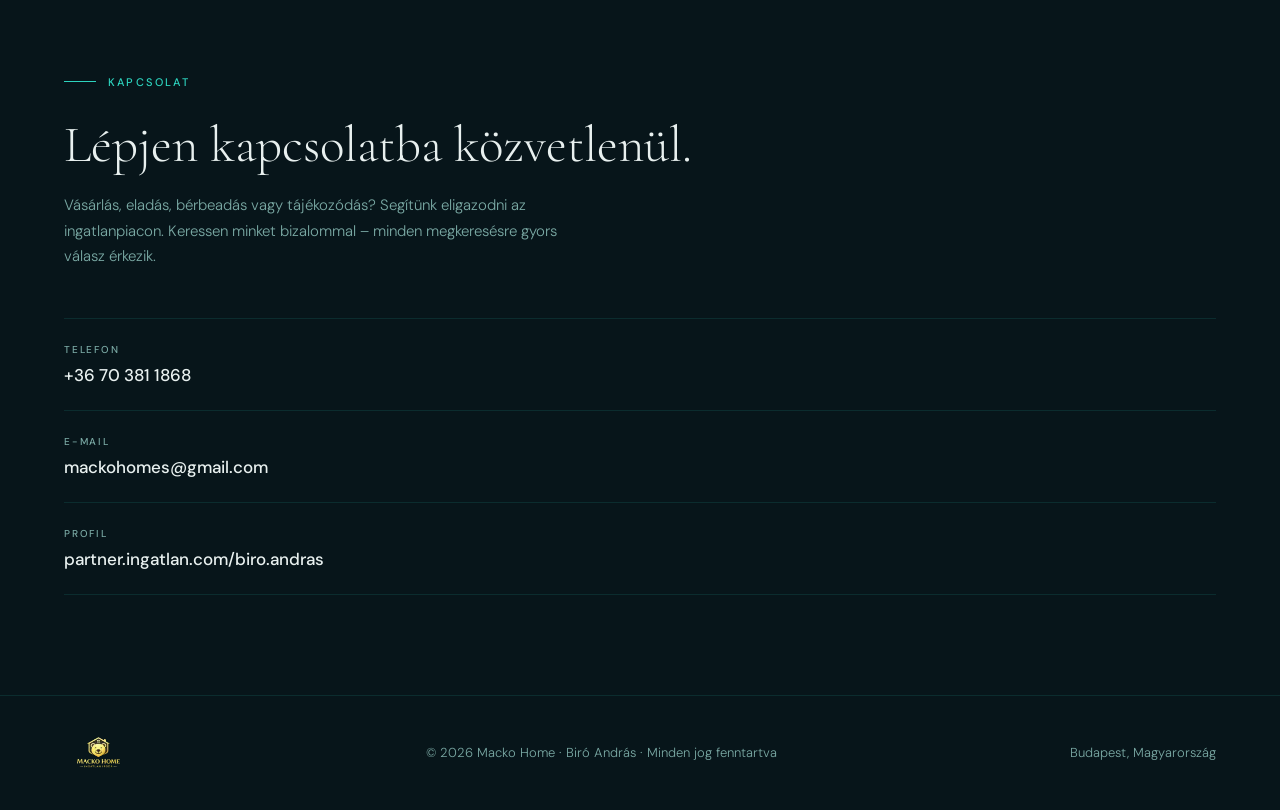
==== commit 001ce71e: "Update files" ====
--- a/index.html
+++ b/index.html
@@ -1,439 +1,205 @@
 <!DOCTYPE html>
 <html lang="hu">
 <head>
-  <meta charset="UTF-8">
-  <meta name="viewport" content="width=device-width, initial-scale=1.0">
-  <meta name="description" content="Biró András ingatlanközvetítő — Segítek megtalálni álmaid otthonát vagy ideális befektetésedet. Átlátható jutalék, teljes körű kísérés.">
-  <title>Biró András Ingatlanközvetítő | mackohome.hu</title>
-  <link rel="canonical" href="https://mackohome.hu">
-  <link href="https://fonts.googleapis.com/css2?family=Cormorant+Garamond:ital,wght@0,300;0,400;0,600;1,300;1,400&family=DM+Sans:wght@300;400;500&display=swap" rel="stylesheet">
-  <link rel="stylesheet" href="style.css">
+<meta charset="UTF-8">
+<meta name="viewport" content="width=device-width, initial-scale=1.0">
+<title>Macko Home – Ingatlanszakértő Budapest</title>
+<link rel="preconnect" href="https://fonts.googleapis.com">
+<link href="https://fonts.googleapis.com/css2?family=Cormorant+Garamond:ital,wght@0,300;0,400;0,600;1,300;1,400&family=DM+Sans:wght@300;400;500&display=swap" rel="stylesheet">
+<link rel="stylesheet" href="style.css">
+<link rel="icon" type="image/webp" href="favicon.webp">
 </head>
 <body>
 
-<!-- ─── NAVIGÁCIÓ ─── -->
+<!-- TOPBAR -->
+<div class="topbar">
+  <a href="tel:+36703811868">📞 +36 70 381 1868</a>
+  <a href="mailto:mackohomes@gmail.com">✉ mackohomes@gmail.com</a>
+</div>
+
+<!-- NAV -->
 <nav>
-  <div class="nav-logo" onclick="showPage('home')">Mackó<span>Home</span></div>
+  <div class="logo"><img src="logo.webp" alt="Macko Home"></div>
   <ul class="nav-links">
-    <li><a onclick="showPage('home')" id="nav-home" class="active">Főoldal</a></li>
-    <li><a onclick="showPage('rolunk')" id="nav-rolunk">Rólunk</a></li>
-    <li><a onclick="showPage('szolgaltatasok')" id="nav-szolgaltatasok">Szolgáltatások</a></li>
-    <li><a onclick="showPage('kapcsolat')" id="nav-kapcsolat">Kapcsolat</a></li>
+    <li><a href="#fooldal">Főoldal</a></li>
+    <li><a href="#szolgaltatasok">Szolgáltatások</a></li>
+    <li><a href="#rolam">Rólam</a></li>
+    <li><a href="#kapcsolat">Kapcsolat</a></li>
   </ul>
-  <div class="nav-cta" onclick="showPage('kapcsolat')">Kapcsolatfelvétel</div>
-  <div class="hamburger" onclick="openMenu()">
-    <span></span><span></span><span></span>
-  </div>
+  <button class="nav-toggle" onclick="document.querySelector('.nav-links').classList.toggle('open')" aria-label="Menu"><span></span><span></span><span></span></button>
+  <a href="#kapcsolat" class="nav-cta">Kapcsolat</a>
 </nav>
 
-<!-- ─── MOBIL MENÜ ─── -->
-<div class="mobile-menu" id="mobileMenu">
-  <button class="mobile-close" onclick="closeMenu()">✕</button>
-  <a onclick="showPage('home');closeMenu()">Főoldal</a>
-  <a onclick="showPage('rolunk');closeMenu()">Rólunk</a>
-  <a onclick="showPage('szolgaltatasok');closeMenu()">Szolgáltatások</a>
-  <a onclick="showPage('kapcsolat');closeMenu()">Kapcsolat</a>
+<!-- HERO -->
+<section class="hero" id="fooldal">
+  <div class="hero-bg"></div>
+  <div class="hero-content">
+    <div class="hero-label">Macko Home · Budapest</div>
+    <h1>Ingyenes tanácsadás, <br>és <em>ingatlan érték meghatározás</em></h1>
+    <p class="hero-contact"><a href="tel:+36703811868">+36 70 381 1868</a><a href="mailto:mackohomes@gmail.com">mackohomes@gmail.com</a></p>
+    <div class="hero-buttons">
+      <a href="#kapcsolat" class="btn-primary">Konzultáció kérése</a>
+      <a href="#szolgaltatasok" class="btn-secondary">Szolgáltatások</a>
+    </div>
+  </div>
+</section>
+
+<div class="site-wrapper">
+<!-- TRUST BAR -->
+<div class="trust">
+  <div class="trust-item">
+    <div class="trust-label">Hitelesség</div>
+    <div class="trust-value">Iparkamara tag</div>
+    <div class="trust-desc">Szakmailag ellenőrzött működés.</div>
+  </div>
+  <div class="trust-item">
+    <div class="trust-label">Bizalom</div>
+    <div class="trust-value">Névjegyzéki tagság</div>
+    <div class="trust-desc">Regisztrált ingatlanközvetítői háttér.</div>
+  </div>
+  <div class="trust-item">
+    <div class="trust-label">Árazás</div>
+    <div class="trust-value">Bruttó 2,5–4,5%</div>
+    <div class="trust-desc">Átlátható díjazás, rejtett költségek nélkül.</div>
+  </div>
+  <div class="trust-item">
+    <div class="trust-label">Kísérés</div>
+    <div class="trust-value">Teljes folyamat</div>
+    <div class="trust-desc">Az első egyeztetéstől az aláírásig.</div>
+  </div>
 </div>
 
-
-<!-- ══════════════════════════════════════════════════════════
-     FŐOLDAL
-═══════════════════════════════════════════════════════════ -->
-<div class="page active" id="page-home">
-
-  <div class="hero">
-    <div class="hero-left">
-      <div class="tag">Ingatlanközvetítő — Budapest</div>
-      <h1 class="hero-headline">
-        Álmaid otthona<br>vagy a tökéletes<br><em>befektetés.</em>
-      </h1>
-      <p class="hero-sub">
-        Biró András ingatlanközvetítőként segítek, hogy zökkenőmentesen juss hozzá a számodra legjobb ingatlanhoz — vásárlásban, eladásban egyaránt.
-      </p>
-      <div class="hero-actions">
-        <div class="btn-primary" onclick="showPage('kapcsolat')">Kapcsolatfelvétel</div>
-        <button class="btn-ghost" onclick="showPage('rolunk')">Megismerni</button>
+<!-- SERVICES -->
+<section class="services" id="szolgaltatasok">
+  <div class="section-header">Szolgáltatások</div>
+  <h2>Ügyfél igényekre szabott szolgáltatások</h2>
+  <p class="services-intro">Személyre szabott támogatás a szolgáltatás teljes folyamatában – az első egyeztetéstől a sikeres lezárásig.</p>
+
+  <div class="services-grid">
+    <div class="service-card">
+      <div class="service-num">01</div>
+      <div class="service-title">Ingatlan értékesítés</div>
+      <div class="service-desc">Pozicionálás, bemutatás, tárgyalás és lezárás egy kézben.</div>
+      <ul class="service-list">
+        <li>Piaci árszakvélemény</li>
+        <li>Professzionális hirdetési előkészítés</li>
+        <li>Megtekintések szervezése</li>
+        <li>Vételár-egyeztetés</li>
+      </ul>
+    </div>
+    <div class="service-card">
+      <div class="service-num">02</div>
+      <div class="service-title">Ingatlan vásárlás</div>
+      <div class="service-desc">Igényfelmérés­től a szerződéskötésig végig támogatott folyamat.</div>
+      <ul class="service-list">
+        <li>Keresési stratégia</li>
+        <li>Ingatlanok előszűrése</li>
+        <li>Jogi és műszaki koordináció</li>
+        <li>Tárgyalási támogatás</li>
+      </ul>
+    </div>
+    <div class="service-card">
+      <div class="service-num">03</div>
+      <div class="service-title">Befektetési tanácsadás</div>
+      <div class="service-desc">Megfontolt döntéseket hozam, lokáció és kockázat alapján.</div>
+      <ul class="service-list">
+        <li>Piaci összevetés</li>
+        <li>Hozamlogika</li>
+        <li>Kockázati szempontok</li>
+        <li>Hosszú távú gondolkodás</li>
+      </ul>
+    </div>
+    <div class="service-card">
+      <div class="service-num">04</div>
+      <div class="service-title">Ingatlan bérbeadás</div>
+      <div class="service-desc">Gyors és biztonságos bérbeadás megfelelő bérlő kiválasztásával.</div>
+      <ul class="service-list">
+        <li>Bérlőszűrés</li>
+        <li>Szerződés előkészítés</li>
+        <li>Piaci bérleti díj meghatározás</li>
+        <li>Teljes ügyintézés</li>
+      </ul>
+    </div>
+    <div class="service-card">
+      <div class="service-num">05</div>
+      <div class="service-title">Ingatlankezelés</div>
+      <div class="service-desc">Teljes körű ingatlankezelés befektetők számára, folyamatos felügyelettel.</div>
+      <ul class="service-list">
+        <li>Bérlőkezelés</li>
+        <li>Karbantartás szervezése</li>
+        <li>Adminisztráció</li>
+        <li>Havi riportok</li>
+      </ul>
+    </div>
+    <div class="service-card" style="background: var(--bg2); display:flex; flex-direction:column; justify-content:center; align-items:center; text-align:center; gap:16px;">
+      <div style="font-family: var(--serif); font-size:22px; font-weight:400; color: var(--text);">Kérdése van?</div>
+      <p style="font-size:14px; color:var(--text-muted); margin:0;">Lépjen kapcsolatba közvetlenül – gyors választ kap.</p>
+      <a href="#kapcsolat" class="btn-primary" style="margin-top:8px;">Kapcsolat</a>
+    </div>
+  </div>
+</section>
+
+<!-- AGENT / RÓLAM -->
+<section id="rolam">
+  <div class="rolam-header"><div class="section-header">Rólam</div></div>
+  <div class="agent-section">
+    <div class="agent-card">
+      <div class="agent-avatar"><img src="bandras.webp" alt="Biró András"></div>
+      <div class="agent-name">Biró András</div>
+      <div class="agent-title">Ingatlanszakértő</div>
+      <div class="agent-contacts">
+        <a href="mailto:mackohomes@gmail.com">mackohomes@gmail.com</a>
+        <a href="tel:+36703811868">+36 70 381 1868</a>
+        <a href="https://partner.ingatlan.com/biro.andras" target="_blank">partner.ingatlan.com/biro.andras</a>
       </div>
     </div>
-    <div class="hero-right">
-      <div class="hero-pattern"></div>
-      <!-- Cserélje ki valódi fotóra: <img src="images/hero.jpg" alt="Ingatlan" style="width:100%;height:100%;object-fit:cover;"> -->
-      <div class="hero-img-placeholder">
-        <div class="hero-img-icon">⌂</div>
-        <div class="hero-img-label">Fotó helye</div>
-      </div>
-      <div class="hero-badge">
-        <div class="hero-badge-num">3+ év</div>
-        <div class="hero-badge-label">Ingatlan.com-on</div>
-      </div>
-    </div>
-  </div>
-
-  <div class="trust-row">
-    <div class="trust-item">
-      <div class="trust-icon">🏛️</div>
-      <div>
-        <div class="trust-text-main">Iparkamara tag</div>
-        <div class="trust-text-sub">Igazolt tagság</div>
-      </div>
-    </div>
-    <div class="trust-item">
-      <div class="trust-icon">📋</div>
-      <div>
-        <div class="trust-text-main">Névjegyzéki tag</div>
-        <div class="trust-text-sub">Ingatlanközvetítői névjegyzék</div>
-      </div>
-    </div>
-    <div class="trust-item">
-      <div class="trust-icon">🔑</div>
-      <div>
-        <div class="trust-text-main">Bruttó 2,5 – 4,5%</div>
-        <div class="trust-text-sub">Átlátható jutalék</div>
-      </div>
-    </div>
-    <div class="trust-item">
-      <div class="trust-icon">🤝</div>
-      <div>
-        <div class="trust-text-main">Teljes körű kísérés</div>
-        <div class="trust-text-sub">Első lépéstől az aláírásig</div>
-      </div>
-    </div>
-  </div>
-
-  <div class="intro-quote">
+    <div class="agent-quote">
+      <div class="quote-mark">"</div>
+      <blockquote>Vásárlás, eladás, bérbeadás vagy tájékozódás? Segítünk eligazodni az ingatlanpiacon. Keressen minket bizalommal – minden megkeresésre gyors válasz érkezik.</blockquote>
+      <cite>— Biró András, Ingatlanszakértő</cite>
+    </div>
+  </div>
+</section>
+
+
+<!-- CONTACT -->
+<section class="contact" id="kapcsolat">
+  <div class="contact-inner">
     <div>
-      <div class="quote-mark">"</div>
-      <p class="quote-text">
-        Célom, hogy segítsek abban, hogy álmaid otthonához vagy az ideális befektetési lehetőséghez juss. Lehetőséget teremtek arra, hogy zökkenőmentesen lebonyolítsam az ingatlanügyeidet.
-      </p>
-      <div class="quote-author">— Biró András, ingatlanközvetítő</div>
-    </div>
-    <div class="intro-extras">
-      <div class="extras-title">Amiben még segíteni tudok</div>
-      <div class="extras-grid">
-        <div class="extra-chip">Energetikai tanúsító</div>
-        <div class="extra-chip">Földhivatali ügyintézés</div>
-        <div class="extra-chip">Hitelügyintézés</div>
-        <div class="extra-chip">Közjegyző</div>
-        <div class="extra-chip">Lakberendező</div>
-        <div class="extra-chip">Ügyvéd</div>
-      </div>
-    </div>
-  </div>
-
-  <footer>
-    <div class="footer-logo">Mackó<span>Home</span> — Biró András Ingatlanközvetítő</div>
-    <div class="footer-copy">© 2025 mackohome.hu — Minden jog fenntartva.</div>
-  </footer>
-
-</div><!-- /page-home -->
-
-
-<!-- ══════════════════════════════════════════════════════════
-     RÓLUNK
-═══════════════════════════════════════════════════════════ -->
-<div class="page" id="page-rolunk">
-
-  <div class="about-hero">
-    <div class="about-hero-left">
-      <div class="tag">Rólam</div>
-      <h1 class="about-headline">Szakértelem,<br>amelyre <em>számíthatsz.</em></h1>
-      <p class="about-intro">
-        Biró András ingatlanközvetítőként évek tapasztalatával és hiteles szakmai tagságokkal segítek vásárlókat és eladókat céljaik elérésében — egyszerűen, átláthatóan.
-      </p>
-    </div>
-    <div class="about-hero-right">
-      <!-- Cserélje ki valódi portréfotóra: <img src="images/biro-andras.jpg" alt="Biró András" style="width:100%;height:100%;object-fit:cover;"> -->
-      <div class="portrait-box">
-        <div class="portrait-initials">BÁ</div>
-        <div class="portrait-label">Portréfotó helye</div>
-      </div>
-    </div>
-  </div>
-
-  <div class="creds-bar">
-    <div class="cred-item">
-      <div class="cred-value">3+ év</div>
-      <div class="cred-label">Ingatlan.com-on aktív</div>
-    </div>
-    <div class="cred-item">
-      <div class="cred-value">2,5–4,5%</div>
-      <div class="cred-label">Bruttó jutalék</div>
-    </div>
-    <div class="cred-item">
-      <div class="cred-value">Iparkamara</div>
-      <div class="cred-label">Igazolt kamarai tagság</div>
-    </div>
-    <div class="cred-item">
-      <div class="cred-value">Névjegyzék</div>
-      <div class="cred-label">Ingatlanközvetítői névjegyzék</div>
-    </div>
-  </div>
-
-  <div class="about-body">
-    <div class="about-story">
-      <div class="tag" style="margin-bottom:1.5rem;">Így dolgozom</div>
-      <p>Biró András ingatlanközvetítő vagyok. Célom, hogy segítsek abban, hogy álmaid otthonához vagy az ideális befektetési lehetőséghez juss.</p>
-      <p>Az évek során szerzett tapasztalatom és szakértelmem segítségével lehetőséget teremtek arra, hogy zökkenőmentesen lebonyolítsam az ingatlanügyeidet — az első konzultációtól az adásvételi szerződés aláírásáig.</p>
-      <p><strong>Átlátható jutalék.</strong> Bruttó 2,5–4,5%-os jutalékkal dolgozom, rejtett költségek nélkül. Pontosan tudod, mire számíthatsz.</p>
-      <p>Tagja vagyok az Iparkamarának és szerepelek az Ingatlanközvetítői névjegyzékben — ez garantálja, hogy szakmailag ellenőrzött, megbízható közvetítővel dolgozol.</p>
-    </div>
-    <div>
-      <div class="tag" style="margin-bottom:1.5rem;">Megközelítésem</div>
-      <ul class="values-list">
-        <li class="value-item">
-          <div class="value-num">01</div>
-          <div>
-            <div class="value-title">Személyes figyelem</div>
-            <div class="value-desc">Minden ügyfelemet személyesen kísérem végig a folyamaton — nem asszisztens, hanem én magam.</div>
-          </div>
-        </li>
-        <li class="value-item">
-          <div class="value-num">02</div>
-          <div>
-            <div class="value-title">Átláthatóság</div>
-            <div class="value-desc">Nyílt kommunikáció, rejtett díjak nélkül. Előre tudod, mi a jutalék és mit kapsz érte.</div>
-          </div>
-        </li>
-        <li class="value-item">
-          <div class="value-num">03</div>
-          <div>
-            <div class="value-title">Teljes körű segítség</div>
-            <div class="value-desc">Az alapszolgáltatáson túl hitelügyintézőt, ügyvédet, közjegyzőt és energetikust is ajánlok.</div>
-          </div>
-        </li>
-        <li class="value-item">
-          <div class="value-num">04</div>
-          <div>
-            <div class="value-title">Gyors, zökkenőmentes</div>
-            <div class="value-desc">A papírmunkától a földhivatali ügyintézésig mindent koordinálok, hogy neked ne kelljen.</div>
-          </div>
-        </li>
-      </ul>
-    </div>
-  </div>
-
-  <div class="memberships">
-    <div class="memberships-title">Tagságaim & akkreditációk</div>
-    <div class="memberships-row">
-      <div class="badge">Iparkamara</div>
-      <div class="badge">Ingatlanközvetítői névjegyzék</div>
-      <div class="badge">Ingatlan.com partner — 3+ év</div>
-    </div>
-  </div>
-
-  <footer>
-    <div class="footer-logo">Mackó<span>Home</span> — Biró András Ingatlanközvetítő</div>
-    <div class="footer-copy">© 2025 mackohome.hu — Minden jog fenntartva.</div>
-  </footer>
-
-</div><!-- /page-rolunk -->
-
-
-<!-- ══════════════════════════════════════════════════════════
-     SZOLGÁLTATÁSOK
-═══════════════════════════════════════════════════════════ -->
-<div class="page" id="page-szolgaltatasok">
-
-  <div class="services-hero">
-    <div class="services-hero-inner">
-      <div class="services-hero-tag">Amit kínálok</div>
-      <h1>Teljes körű ingatlan<em>kísérés</em></h1>
-      <p>Az első konzultációtól az adásvételi szerződés aláírásáig — és azon túl is. Vásárlásban, eladásban és minden kapcsolódó ügyintézésben.</p>
-    </div>
-  </div>
-
-  <div class="services-grid">
-    <div class="service-card">
-      <div class="service-number">01</div>
-      <div class="service-title">Ingatlan értékesítés</div>
-      <p class="service-desc">Segítek a legjobb áron és legrövidebb idő alatt eladni ingatlanodat — célzott hirdetéssel és tapasztalt tárgyalástechnikával.</p>
-      <ul class="service-features">
-        <li>Piaci árszakvélemény</li>
-        <li>Hirdetés az Ingatlan.com-on</li>
-        <li>Professzionális bemutatás</li>
-        <li>Vételár tárgyalás</li>
-        <li>Teljes adminisztráció</li>
-      </ul>
-    </div>
-    <div class="service-card">
-      <div class="service-number">02</div>
-      <div class="service-title">Ingatlan vásárlás</div>
-      <p class="service-desc">Megtalálom az igényeidnek megfelelő ingatlant, végigkísérlek a megtekintéstől az aláírásig.</p>
-      <ul class="service-features">
-        <li>Igényfelmérés, keresés</li>
-        <li>Szemlék szervezése</li>
-        <li>Jogi és műszaki koordináció</li>
-        <li>Vételár egyeztetés</li>
-        <li>Szerződéskötés kísérése</li>
-      </ul>
-    </div>
-    <div class="service-card">
-      <div class="service-number">03</div>
-      <div class="service-title">Befektetési tanácsadás</div>
-      <p class="service-desc">Ha ingatlanba fektetnél, segítek azonosítani a legjobb lehetőségeket és meghozni az átgondolt döntést.</p>
-      <ul class="service-features">
-        <li>Piac- és áralelemzés</li>
-        <li>Hozamszámítás</li>
-        <li>Kockázatértékelés</li>
-        <li>Befektetési stratégia</li>
-        <li>Hosszú távú szemlélet</li>
-      </ul>
-    </div>
-  </div>
-
-  <div class="partner-services">
-    <div class="tag" style="margin-bottom:1rem;">Kapcsolódó szolgáltatások</div>
-    <h2 class="section-title">Amiben még segíteni tudok</h2>
-    <p class="section-sub">Az ingatlanközvetítésen túl megbízható szakembereket ajánlok minden kapcsolódó ügyintézéshez, hogy az egész folyamat egy kézből, zökkenőmentesen fusson.</p>
-    <div class="partner-grid">
-      <div class="partner-card">
-        <div class="partner-icon">⚡</div>
-        <div class="partner-name">Energetikai tanúsító</div>
-        <div class="partner-desc">Adásvételhez kötelező energetikai tanúsítvány gyors elkészítése.</div>
-      </div>
-      <div class="partner-card">
-        <div class="partner-icon">🏛️</div>
-        <div class="partner-name">Földhivatali ügyintézés</div>
-        <div class="partner-desc">Tulajdoni lap, bejegyzés, törlés — teljes körű földhivatali koordináció.</div>
-      </div>
-      <div class="partner-card">
-        <div class="partner-icon">🏦</div>
-        <div class="partner-name">Hitelügyintézés</div>
-        <div class="partner-desc">Banki ajánlatok összehasonlítása, lakáshitel és CSOK ügyintézés segítése.</div>
-      </div>
-      <div class="partner-card">
-        <div class="partner-icon">⚖️</div>
-        <div class="partner-name">Közjegyző</div>
-        <div class="partner-desc">Okiratok hitelesítése, közjegyzői aktus szervezése megbízható partnerrel.</div>
-      </div>
-      <div class="partner-card">
-        <div class="partner-icon">🛋️</div>
-        <div class="partner-name">Lakberendező</div>
-        <div class="partner-desc">Home staging és lakberendezési tanácsadás a gyorsabb és jobb áras eladásért.</div>
-      </div>
-      <div class="partner-card">
-        <div class="partner-icon">📜</div>
-        <div class="partner-name">Ügyvéd</div>
-        <div class="partner-desc">Adásvételi szerződés szerkesztése, jogi tanácsadás megbízható ingatlanjogászon keresztül.</div>
-      </div>
-    </div>
-  </div>
-
-  <div class="services-cta">
-    <div>
-      <h2>Kérdése van?<br>Konzultáljunk!</h2>
-      <p>Vegyük fel a kapcsolatot egy ingyenes, kötelezettségmentes konzultációért. Megbeszéljük, hogyan tudok a legjobban segíteni.</p>
-    </div>
-    <div class="btn-primary" onclick="showPage('kapcsolat')" style="white-space:nowrap;">Ingyenes konzultáció →</div>
-  </div>
-
-  <footer>
-    <div class="footer-logo">Mackó<span>Home</span> — Biró András Ingatlanközvetítő</div>
-    <div class="footer-copy">© 2025 mackohome.hu — Minden jog fenntartva.</div>
-  </footer>
-
-</div><!-- /page-szolgaltatasok -->
-
-
-<!-- ══════════════════════════════════════════════════════════
-     KAPCSOLAT
-═══════════════════════════════════════════════════════════ -->
-<div class="page" id="page-kapcsolat">
-
-  <div class="contact-wrap">
-    <div class="contact-left">
-      <div class="contact-left-inner">
-        <div class="contact-tag">Kapcsolat</div>
-        <h1 class="contact-headline">
-          Keressük meg<br>együtt a legjobb<br><em>megoldást.</em>
-        </h1>
-        <p class="contact-subtext">
-          Legyen szó vásárlásról, eladásról vagy tájékozódásról — szívesen hallom. 24 órán belül személyesen visszajelzek.
-        </p>
-      </div>
-      <div class="contact-details">
-        <div class="contact-detail">
-          <div class="contact-detail-label">Profil</div>
-          <div class="contact-detail-value">
-            <a href="https://partner.ingatlan.com/biro.andras" target="_blank" rel="noopener">Ingatlan.com profil →</a>
-          </div>
+      <div class="section-header">Kapcsolat</div>
+      <h2>Lépjen kapcsolatba közvetlenül.</h2>
+      <p>Vásárlás, eladás, bérbeadás vagy tájékozódás? Segítünk eligazodni az ingatlanpiacon. Keressen minket bizalommal – minden megkeresésre gyors válasz érkezik.</p>
+      <div class="contact-items">
+        <div class="contact-item">
+          <div class="contact-item-label">Telefon</div>
+          <div class="contact-item-value"><a href="tel:+36703811868">+36 70 381 1868</a></div>
         </div>
-        <div class="contact-detail">
-          <div class="contact-detail-label">Telefon</div>
-          <!-- TODO: Add real phone number -->
-          <div class="contact-detail-value">+36 — — — — — —</div>
+        <div class="contact-item">
+          <div class="contact-item-label">E-mail</div>
+          <div class="contact-item-value"><a href="mailto:mackohomes@gmail.com">mackohomes@gmail.com</a></div>
         </div>
-        <div class="contact-detail">
-          <div class="contact-detail-label">E-mail</div>
-          <!-- TODO: Add real email -->
-          <div class="contact-detail-value">info@mackohome.hu</div>
-        </div>
-        <div class="contact-detail">
-          <div class="contact-detail-label">Jutalék</div>
-          <div class="contact-detail-value">Bruttó 2,5 – 4,5%</div>
-        </div>
-        <div class="contact-detail">
-          <div class="contact-detail-label">Tagságok</div>
-          <div class="contact-detail-value">Iparkamara<br>Ingatlanközvetítői névjegyzék</div>
+        <div class="contact-item">
+          <div class="contact-item-label">Profil</div>
+          <div class="contact-item-value"><a href="https://partner.ingatlan.com/biro.andras" target="_blank">partner.ingatlan.com/biro.andras</a></div>
         </div>
       </div>
     </div>
 
-    <div class="contact-right">
-      <div id="contact-form-wrap">
-        <h2 class="form-title">Küldjön üzenetet</h2>
-        <p class="form-subtitle">Töltse ki az alábbi űrlapot, és hamarosan felveszem a kapcsolatot.</p>
-        <div class="form-row">
-          <div class="form-group">
-            <label>Keresztnév</label>
-            <input type="text" placeholder="Anna">
-          </div>
-          <div class="form-group">
-            <label>Vezetéknév</label>
-            <input type="text" placeholder="Kovács">
-          </div>
-        </div>
-        <div class="form-group">
-          <label>E-mail cím</label>
-          <input type="email" placeholder="anna@example.hu">
-        </div>
-        <div class="form-group">
-          <label>Telefonszám (opcionális)</label>
-          <input type="tel" placeholder="+36 70 123 4567">
-        </div>
-        <div class="form-group">
-          <label>Miben segíthetek?</label>
-          <div class="interest-group">
-            <button class="interest-chip" onclick="toggleChip(this)">Vásárlás</button>
-            <button class="interest-chip" onclick="toggleChip(this)">Eladás</button>
-            <button class="interest-chip" onclick="toggleChip(this)">Befektetés</button>
-            <button class="interest-chip" onclick="toggleChip(this)">Értékbecslés</button>
-            <button class="interest-chip" onclick="toggleChip(this)">Egyéb</button>
-          </div>
-        </div>
-        <div class="form-group">
-          <label>Üzenet</label>
-          <textarea placeholder="Írja le röviden, miben segíthetek..."></textarea>
-        </div>
-        <button class="submit-btn" onclick="submitForm()">Üzenet küldése</button>
-      </div>
-      <div class="form-success" id="form-success">
-        <div class="form-success-icon">✦</div>
-        <h3>Köszönöm megkeresését!</h3>
-        <p>Üzenetét megkaptam. 24 órán belül személyesen visszajelzek.</p>
-      </div>
-    </div>
-  </div>
-
-  <footer>
-    <div class="footer-logo">Mackó<span>Home</span> — Biró András Ingatlanközvetítő</div>
-    <div class="footer-copy">© 2025 mackohome.hu — Minden jog fenntartva.</div>
-  </footer>
-
-</div><!-- /page-kapcsolat -->
-
-
-<script src="script.js"></script>
+  </div>
+</section>
+
+<!-- FOOTER -->
+<footer>
+  <div class="logo"><img src="logo.webp" alt="Macko Home"></div>
+  <div>© 2026 Macko Home · Biró András · Minden jog fenntartva</div>
+  <div>Budapest, Magyarország</div>
+</footer>
+</div><!-- end site-wrapper -->
+
+<script>
+document.querySelectorAll('.nav-links a').forEach(a => {
+  a.addEventListener('click', () => document.querySelector('.nav-links').classList.remove('open'));
+});
+</script>
 </body>
 </html>
--- a/style.css
+++ b/style.css
@@ -1,228 +1,412 @@
-*, *::before, *::after { margin: 0; padding: 0; box-sizing: border-box; }
-
 :root {
-  --cream: #F7F4EF;
-  --warm-white: #FDFCFA;
-  --charcoal: #1C1C1A;
-  --mid: #6B6860;
-  --light: #B8B4AD;
-  --gold: #B89A6A;
-  --gold-light: #E8D9C0;
-  --border: rgba(28,28,26,0.1);
-}
-
+  --bg: #07151a;
+  --bg2: #0b1f26;
+  --bg3: #0e2830;
+  --teal: #2dd4bf;
+  --teal-dim: #1a9e8f;
+  --text: #e8f0ef;
+  --text-muted: #7aa9a4;
+  --border: rgba(45,212,191,0.12);
+  --serif: 'Cormorant Garamond', Georgia, serif;
+  --sans: 'DM Sans', system-ui, sans-serif;
+  --pad: 64px;
+}
+
+*, *::before, *::after { box-sizing: border-box; margin: 0; padding: 0; }
 html { scroll-behavior: smooth; }
-body { font-family: 'DM Sans', sans-serif; background: var(--warm-white); color: var(--charcoal); overflow-x: hidden; }
-
-/* ─── NAV ─── */
+body {
+  background: var(--bg);
+  color: var(--text);
+  font-family: var(--sans);
+  font-weight: 300;
+  overflow-x: hidden;
+}
+
+/* ── SITE WRAPPER (constrains content sections) ── */
+.site-wrapper {
+  max-width: 1280px;
+  margin: 0 auto;
+}
+
+/* ── TOPBAR (full width) ── */
+.topbar {
+  background: var(--teal);
+  padding: 10px var(--pad);
+  display: flex;
+  gap: 32px;
+  font-size: 13px;
+  font-weight: 500;
+  color: var(--bg);
+}
+.topbar a { color: var(--bg); text-decoration: none; display: flex; align-items: center; gap: 6px; }
+.topbar a:hover { opacity: 0.25; }
+
+/* ── NAV (full width) ── */
 nav {
-  position: fixed; top: 0; left: 0; right: 0; z-index: 100;
-  display: flex; align-items: center; justify-content: space-between;
-  padding: 1.4rem 4rem;
-  background: rgba(253,252,250,0.94);
-  backdrop-filter: blur(14px);
+  position: sticky;
+  top: 0;
+  z-index: 100;
+  background: rgba(7,21,26,0.92);
+  backdrop-filter: blur(16px);
   border-bottom: 1px solid var(--border);
-}
-.nav-logo { font-family: 'Cormorant Garamond', serif; font-size: 1.3rem; font-weight: 400; letter-spacing: 0.02em; color: var(--charcoal); text-decoration: none; cursor: pointer; }
-.nav-logo span { color: var(--gold); font-style: italic; }
-.nav-links { display: flex; gap: 2.6rem; list-style: none; }
-.nav-links a {
-  font-size: 0.78rem; font-weight: 400; letter-spacing: 0.12em;
-  text-transform: uppercase; color: var(--mid); text-decoration: none;
-  transition: color 0.2s; cursor: pointer; position: relative; padding-bottom: 3px;
-}
-.nav-links a::after { content: ''; position: absolute; bottom: 0; left: 0; right: 0; height: 1px; background: var(--gold); transform: scaleX(0); transition: transform 0.25s; transform-origin: left; }
-.nav-links a:hover::after, .nav-links a.active::after { transform: scaleX(1); }
-.nav-links a:hover, .nav-links a.active { color: var(--charcoal); }
-.nav-cta { font-size: 0.73rem; letter-spacing: 0.1em; text-transform: uppercase; padding: 0.55rem 1.5rem; border: 1px solid var(--charcoal); color: var(--charcoal); text-decoration: none; cursor: pointer; transition: background 0.25s, color 0.25s; }
-.nav-cta:hover { background: var(--charcoal); color: var(--warm-white); }
-
-.hamburger { display: none; flex-direction: column; gap: 5px; cursor: pointer; padding: 4px; }
-.hamburger span { width: 24px; height: 1.5px; background: var(--charcoal); display: block; }
-
-/* Mobile menu */
-.mobile-menu { position: fixed; top: 0; left: 0; right: 0; bottom: 0; background: var(--charcoal); z-index: 200; display: none; flex-direction: column; align-items: center; justify-content: center; gap: 2rem; }
-.mobile-menu.open { display: flex; }
-.mobile-menu a { font-family: 'Cormorant Garamond', serif; font-size: 2.3rem; font-weight: 300; color: var(--warm-white); text-decoration: none; cursor: pointer; transition: color 0.2s; }
-.mobile-menu a:hover { color: var(--gold); }
-.mobile-close { position: absolute; top: 1.5rem; right: 1.5rem; font-size: 1.5rem; color: rgba(253,252,250,0.5); cursor: pointer; background: none; border: none; }
-
-/* ─── PAGES ─── */
-.page { display: none; min-height: 100vh; animation: fadeIn 0.4s ease; }
-.page.active { display: block; }
-@keyframes fadeIn { from { opacity: 0; transform: translateY(8px); } to { opacity: 1; transform: translateY(0); } }
-
-/* ─── SHARED ─── */
-.tag { font-size: 0.68rem; letter-spacing: 0.2em; text-transform: uppercase; color: var(--gold); margin-bottom: 1.8rem; display: flex; align-items: center; gap: 1rem; }
-.tag::before { content: ''; width: 36px; height: 1px; background: var(--gold); }
-.btn-primary { background: var(--charcoal); color: var(--warm-white); padding: 0.85rem 2.2rem; font-size: 0.75rem; letter-spacing: 0.1em; text-transform: uppercase; border: none; cursor: pointer; transition: background 0.25s; text-decoration: none; display: inline-block; font-family: 'DM Sans', sans-serif; }
-.btn-primary:hover { background: var(--gold); }
-.btn-ghost { color: var(--charcoal); font-size: 0.75rem; letter-spacing: 0.1em; text-transform: uppercase; text-decoration: none; cursor: pointer; display: flex; align-items: center; gap: 0.5rem; transition: gap 0.25s; background: none; border: none; font-family: 'DM Sans', sans-serif; }
-.btn-ghost:hover { gap: 0.9rem; }
-.btn-ghost::after { content: '→'; }
-.section-title { font-family: 'Cormorant Garamond', serif; font-size: clamp(1.7rem, 2.8vw, 2.6rem); font-weight: 300; line-height: 1.15; margin-bottom: 0.5rem; }
-.section-sub { font-size: 0.88rem; color: var(--mid); margin-bottom: 3rem; line-height: 1.7; max-width: 540px; }
-
-/* ─── FOOTER ─── */
-footer { background: var(--charcoal); padding: 2.2rem 4rem; display: flex; align-items: center; justify-content: space-between; }
-.footer-logo { font-family: 'Cormorant Garamond', serif; font-size: 1.05rem; color: rgba(253,252,250,0.6); }
-.footer-logo span { color: var(--gold); font-style: italic; }
-.footer-copy { font-size: 0.7rem; color: rgba(253,252,250,0.28); letter-spacing: 0.06em; }
-
-/* ─── FŐOLDAL ─── */
-.hero { min-height: 100vh; display: grid; grid-template-columns: 55% 45%; padding-top: 72px; }
-.hero-left { display: flex; flex-direction: column; justify-content: center; padding: 6rem 4rem; background: var(--cream); position: relative; overflow: hidden; }
-.hero-left::before { content: 'BA'; font-family: 'Cormorant Garamond', serif; font-size: 18rem; font-weight: 300; color: rgba(28,28,26,0.04); position: absolute; right: -1rem; bottom: -2rem; line-height: 1; pointer-events: none; }
-.hero-headline { font-family: 'Cormorant Garamond', serif; font-size: clamp(2.6rem, 4.2vw, 4.4rem); font-weight: 300; line-height: 1.08; letter-spacing: -0.01em; margin-bottom: 1.4rem; }
-.hero-headline em { font-style: italic; color: var(--gold); }
-.hero-sub { font-size: 0.92rem; line-height: 1.8; color: var(--mid); max-width: 400px; margin-bottom: 2.8rem; }
-.hero-actions { display: flex; gap: 1.2rem; align-items: center; flex-wrap: wrap; }
-.hero-right { background: var(--charcoal); position: relative; overflow: hidden; min-height: 500px; display: flex; align-items: center; justify-content: center; }
-.hero-pattern { position: absolute; inset: 0; background-image: repeating-linear-gradient(45deg, rgba(184,154,106,0.05) 0px, rgba(184,154,106,0.05) 1px, transparent 1px, transparent 40px), repeating-linear-gradient(-45deg, rgba(184,154,106,0.05) 0px, rgba(184,154,106,0.05) 1px, transparent 1px, transparent 40px); }
-.hero-img-placeholder { position: relative; z-index: 1; text-align: center; }
-.hero-img-icon { font-family: 'Cormorant Garamond', serif; font-size: 7rem; color: rgba(184,154,106,0.18); line-height: 1; }
-.hero-img-label { font-size: 0.62rem; letter-spacing: 0.2em; text-transform: uppercase; color: rgba(253,252,250,0.2); margin-top: 0.8rem; }
-.hero-badge { position: absolute; bottom: 2.5rem; left: 2.5rem; background: rgba(253,252,250,0.96); padding: 1.1rem 1.5rem; min-width: 170px; z-index: 2; }
-.hero-badge-num { font-family: 'Cormorant Garamond', serif; font-size: 2rem; font-weight: 300; color: var(--charcoal); line-height: 1; }
-.hero-badge-label { font-size: 0.68rem; letter-spacing: 0.1em; text-transform: uppercase; color: var(--mid); margin-top: 0.3rem; }
-
-.trust-row { display: grid; grid-template-columns: repeat(4, 1fr); border-top: 1px solid var(--border); border-bottom: 1px solid var(--border); }
-.trust-item { padding: 2rem 2.5rem; border-right: 1px solid var(--border); display: flex; align-items: center; gap: 1rem; }
+  padding: 0 var(--pad);
+  display: flex;
+  align-items: center;
+  justify-content: space-between;
+  height: 68px;
+}
+.logo { display: flex; align-items: center; }
+.logo img { height: 42px; width: auto; display: block; }
+.nav-links { display: flex; gap: 36px; list-style: none; }
+.nav-links a { color: var(--text-muted); text-decoration: none; font-size: 14px; letter-spacing: 0.02em; transition: color 0.2s; }
+.nav-links a:hover { color: var(--text); }
+
+/* Hamburger (mobile) */
+.nav-toggle { display: none; flex-direction: column; gap: 5px; cursor: pointer; padding: 8px; background: none; border: none; }
+.nav-toggle span { display: block; width: 22px; height: 2px; background: var(--text); border-radius: 2px; transition: all 0.3s; }
+
+.nav-cta {
+  background: transparent;
+  border: 1.5px solid var(--teal);
+  color: var(--teal);
+  padding: 10px 24px;
+  font-family: var(--sans);
+  font-size: 12px;
+  font-weight: 500;
+  letter-spacing: 0.1em;
+  text-transform: uppercase;
+  cursor: pointer;
+  transition: background 0.2s, color 0.2s;
+  text-decoration: none;
+  white-space: nowrap;
+}
+.nav-cta:hover { background: var(--teal); color: var(--bg); }
+
+/* ── HERO (full width) ── */
+.hero {
+  position: relative;
+  min-height: 100vh;
+  display: flex;
+  align-items: flex-end;
+  padding: 0 0 96px;
+  overflow: hidden;
+}
+.hero-bg {
+  position: absolute;
+  inset: 0;
+  background-image: url('hero.jpg');
+  background-size: cover;
+  background-position: center;
+}
+.hero-bg::after {
+  content: '';
+  position: absolute;
+  inset: 0;
+  background: linear-gradient(to right, rgba(7,21,26,0.9) 35%, rgba(7,21,26,0.4) 100%),
+              linear-gradient(to top, rgba(7,21,26,0.95) 0%, transparent 35%);
+}
+.hero-content {
+  position: relative;
+  max-width: 1280px;
+  margin: 0 auto;
+  width: 100%;
+  padding: 0 var(--pad);
+}
+.hero-label {
+  display: flex;
+  align-items: center;
+  gap: 12px;
+  font-size: 11px;
+  font-weight: 500;
+  letter-spacing: 0.2em;
+  text-transform: uppercase;
+  color: var(--teal);
+  margin-bottom: 28px;
+}
+.hero-label::before { content: ''; display: block; width: 32px; height: 1px; background: var(--teal); }
+.hero h1 {
+  font-family: var(--serif);
+  font-size: clamp(40px, 6vw, 92px);
+  font-weight: 300;
+  line-height: 1.02;
+  letter-spacing: -0.02em;
+  margin-bottom: 28px;
+  max-width: 700px;
+}
+.hero h1 em { font-style: italic; color: var(--teal); }
+.hero p {
+  font-size: 16px;
+  color: var(--text-muted);
+  line-height: 1.7;
+  max-width: 500px;
+  margin-bottom: 48px;
+}
+.hero-buttons { display: flex; gap: 16px; flex-wrap: wrap; }
+
+.hero-contact { display: flex; flex-direction: column; gap: 4px; }
+.hero-contact a { color: var(--text-muted); text-decoration: none; transition: color 0.2s; }
+.hero-contact a:hover { color: var(--teal); }
+
+/* ── BUTTONS ── */
+.btn-primary {
+  background: var(--teal);
+  color: var(--bg);
+  border: none;
+  padding: 16px 32px;
+  font-family: var(--sans);
+  font-size: 12px;
+  font-weight: 500;
+  letter-spacing: 0.12em;
+  text-transform: uppercase;
+  cursor: pointer;
+  text-decoration: none;
+  display: inline-block;
+  transition: background 0.2s, transform 0.15s;
+}
+.btn-primary:hover { background: var(--teal-dim); transform: translateY(-1px); }
+.btn-secondary {
+  background: transparent;
+  color: var(--text);
+  border: 1px solid rgba(255,255,255,0.2);
+  padding: 16px 32px;
+  font-family: var(--sans);
+  font-size: 12px;
+  font-weight: 500;
+  letter-spacing: 0.12em;
+  text-transform: uppercase;
+  cursor: pointer;
+  text-decoration: none;
+  display: inline-block;
+  transition: border-color 0.2s, color 0.2s;
+}
+.btn-secondary:hover { border-color: var(--teal); color: var(--teal); }
+
+/* ── TRUST BAR ── */
+.trust {
+  border-top: 1px solid var(--border);
+  border-bottom: 1px solid var(--border);
+  display: grid;
+  grid-template-columns: repeat(4, 1fr);
+}
+.trust-item { padding: 36px 40px; border-right: 1px solid var(--border); }
 .trust-item:last-child { border-right: none; }
-.trust-icon { font-size: 1.4rem; opacity: 0.5; flex-shrink: 0; }
-.trust-text-main { font-size: 0.83rem; font-weight: 500; color: var(--charcoal); }
-.trust-text-sub { font-size: 0.72rem; color: var(--mid); margin-top: 0.15rem; }
-
-.intro-quote { padding: 6rem 4rem; display: grid; grid-template-columns: 1fr 1fr; gap: 5rem; align-items: center; background: var(--cream); }
-.quote-mark { font-family: 'Cormorant Garamond', serif; font-size: 8rem; color: var(--gold-light); line-height: 0.6; margin-bottom: 1.5rem; }
-.quote-text { font-family: 'Cormorant Garamond', serif; font-size: clamp(1.3rem, 2.2vw, 1.8rem); font-weight: 300; line-height: 1.6; color: var(--charcoal); font-style: italic; margin-bottom: 1.5rem; }
-.quote-author { font-size: 0.78rem; letter-spacing: 0.1em; text-transform: uppercase; color: var(--gold); }
-.extras-title { font-size: 0.68rem; letter-spacing: 0.18em; text-transform: uppercase; color: var(--mid); margin-bottom: 1.2rem; }
-.extras-grid { display: grid; grid-template-columns: 1fr 1fr; gap: 0.8rem; }
-.extra-chip { padding: 0.75rem 1rem; background: var(--warm-white); border: 1px solid var(--border); font-size: 0.8rem; color: var(--charcoal); display: flex; align-items: center; gap: 0.6rem; }
-.extra-chip::before { content: ''; width: 5px; height: 5px; background: var(--gold); border-radius: 50%; flex-shrink: 0; }
-
-/* ─── RÓLUNK ─── */
-.about-hero { min-height: 60vh; display: grid; grid-template-columns: 1fr 1fr; padding-top: 72px; }
-.about-hero-left { padding: 5.5rem 4rem; display: flex; flex-direction: column; justify-content: center; background: var(--cream); }
-.about-hero-right { background: var(--charcoal); position: relative; overflow: hidden; display: flex; align-items: center; justify-content: center; min-height: 400px; }
-.portrait-box { text-align: center; }
-.portrait-initials { font-family: 'Cormorant Garamond', serif; font-size: 9rem; font-weight: 300; color: rgba(184,154,106,0.2); line-height: 1; }
-.portrait-label { font-size: 0.62rem; letter-spacing: 0.2em; text-transform: uppercase; color: rgba(253,252,250,0.22); margin-top: 0.8rem; }
-.about-headline { font-family: 'Cormorant Garamond', serif; font-size: clamp(2rem, 3.2vw, 3.4rem); font-weight: 300; line-height: 1.1; margin-bottom: 1.4rem; }
-.about-intro { font-size: 0.92rem; line-height: 1.8; color: var(--mid); max-width: 430px; }
-
-.creds-bar { background: var(--charcoal); padding: 3rem 4rem; display: grid; grid-template-columns: repeat(4, 1fr); gap: 2rem; }
-.cred-item { border-left: 1px solid rgba(255,255,255,0.08); padding-left: 2rem; }
-.cred-item:first-child { border-left: none; padding-left: 0; }
-.cred-value { font-family: 'Cormorant Garamond', serif; font-size: 1.9rem; font-weight: 300; color: var(--gold-light); }
-.cred-label { font-size: 0.7rem; color: rgba(255,255,255,0.35); letter-spacing: 0.08em; margin-top: 0.3rem; line-height: 1.4; }
-
-.about-body { padding: 5.5rem 4rem; display: grid; grid-template-columns: 1fr 1fr; gap: 5rem; }
-.about-story p { font-size: 0.92rem; line-height: 1.88; color: var(--mid); margin-bottom: 1.1rem; }
-.about-story p strong { color: var(--charcoal); font-weight: 500; }
-.values-list { list-style: none; }
-.value-item { padding: 1.4rem 0; border-bottom: 1px solid var(--border); display: flex; gap: 1.2rem; }
-.value-num { font-family: 'Cormorant Garamond', serif; font-size: 1.1rem; color: var(--gold); font-style: italic; min-width: 1.4rem; }
-.value-title { font-size: 0.83rem; font-weight: 500; letter-spacing: 0.03em; margin-bottom: 0.3rem; }
-.value-desc { font-size: 0.8rem; color: var(--mid); line-height: 1.6; }
-
-.memberships { padding: 4rem; background: var(--cream); }
-.memberships-title { font-size: 0.68rem; letter-spacing: 0.18em; text-transform: uppercase; color: var(--mid); margin-bottom: 1.5rem; }
-.memberships-row { display: flex; gap: 1rem; flex-wrap: wrap; }
-.badge { display: inline-flex; align-items: center; gap: 0.6rem; padding: 0.7rem 1.3rem; border: 1px solid var(--border); background: var(--warm-white); font-size: 0.8rem; font-weight: 500; color: var(--charcoal); }
-.badge::before { content: '✓'; color: var(--gold); font-size: 0.75rem; }
-
-/* ─── SZOLGÁLTATÁSOK ─── */
-.services-hero { padding-top: 72px; background: var(--charcoal); min-height: 48vh; display: flex; align-items: center; justify-content: center; text-align: center; position: relative; overflow: hidden; }
-.services-hero::before { content: ''; position: absolute; inset: 0; background-image: repeating-linear-gradient(0deg, rgba(184,154,106,0.04) 0px, rgba(184,154,106,0.04) 1px, transparent 1px, transparent 60px), repeating-linear-gradient(90deg, rgba(184,154,106,0.04) 0px, rgba(184,154,106,0.04) 1px, transparent 1px, transparent 60px); }
-.services-hero-inner { position: relative; z-index: 1; padding: 5rem 4rem; max-width: 720px; }
-.services-hero-tag { font-size: 0.68rem; letter-spacing: 0.2em; text-transform: uppercase; color: var(--gold); margin-bottom: 1.5rem; display: flex; align-items: center; justify-content: center; gap: 1rem; }
-.services-hero-tag::before, .services-hero-tag::after { content: ''; width: 36px; height: 1px; background: var(--gold); }
-.services-hero h1 { font-family: 'Cormorant Garamond', serif; font-size: clamp(2.2rem, 4vw, 3.8rem); font-weight: 300; color: var(--warm-white); line-height: 1.1; margin-bottom: 1.2rem; }
-.services-hero h1 em { color: var(--gold); font-style: italic; }
-.services-hero p { font-size: 0.9rem; color: rgba(253,252,250,0.5); line-height: 1.8; max-width: 500px; margin: 0 auto; }
-
-.services-grid { display: grid; grid-template-columns: repeat(3, 1fr); gap: 1.5px; background: var(--border); }
-.service-card { background: var(--warm-white); padding: 2.8rem 2.4rem; transition: background 0.3s; position: relative; overflow: hidden; }
-.service-card::before { content: ''; position: absolute; bottom: 0; left: 0; right: 0; height: 2px; background: var(--gold); transform: scaleX(0); transform-origin: left; transition: transform 0.35s ease; }
-.service-card:hover::before { transform: scaleX(1); }
-.service-card:hover { background: var(--cream); }
-.service-number { font-family: 'Cormorant Garamond', serif; font-size: 3rem; font-weight: 300; color: var(--gold-light); line-height: 1; margin-bottom: 1.3rem; }
-.service-title { font-family: 'Cormorant Garamond', serif; font-size: 1.45rem; font-weight: 400; color: var(--charcoal); margin-bottom: 0.75rem; line-height: 1.2; }
-.service-desc { font-size: 0.83rem; color: var(--mid); line-height: 1.75; margin-bottom: 1.3rem; }
-.service-features { list-style: none; }
-.service-features li { font-size: 0.77rem; color: var(--mid); padding: 0.38rem 0; border-bottom: 1px solid var(--border); display: flex; align-items: center; gap: 0.6rem; }
-.service-features li:last-child { border-bottom: none; }
-.service-features li::before { content: ''; width: 4px; height: 4px; background: var(--gold); border-radius: 50%; flex-shrink: 0; }
-
-.partner-services { padding: 5rem 4rem; background: var(--cream); }
-.partner-grid { display: grid; grid-template-columns: repeat(3, 1fr); gap: 1rem; }
-.partner-card { background: var(--warm-white); border: 1px solid var(--border); padding: 1.8rem; transition: border-color 0.25s; }
-.partner-card:hover { border-color: var(--gold); }
-.partner-icon { font-size: 1.6rem; margin-bottom: 0.8rem; opacity: 0.55; }
-.partner-name { font-size: 0.88rem; font-weight: 500; color: var(--charcoal); margin-bottom: 0.35rem; }
-.partner-desc { font-size: 0.78rem; color: var(--mid); line-height: 1.6; }
-
-.services-cta { background: var(--charcoal); padding: 5rem 4rem; display: flex; align-items: center; justify-content: space-between; gap: 3rem; }
-.services-cta h2 { font-family: 'Cormorant Garamond', serif; font-size: clamp(1.6rem, 2.8vw, 2.6rem); font-weight: 300; color: var(--warm-white); line-height: 1.2; margin-bottom: 0.8rem; }
-.services-cta p { font-size: 0.86rem; color: rgba(253,252,250,0.45); max-width: 420px; line-height: 1.75; }
-
-/* ─── KAPCSOLAT ─── */
-.contact-wrap { min-height: 100vh; display: grid; grid-template-columns: 1fr 1fr; padding-top: 72px; }
-.contact-left { background: var(--charcoal); padding: 5.5rem 4rem; display: flex; flex-direction: column; justify-content: space-between; position: relative; overflow: hidden; }
-.contact-left::before { content: ''; position: absolute; inset: 0; background-image: repeating-linear-gradient(90deg, rgba(184,154,106,0.04) 0px, rgba(184,154,106,0.04) 1px, transparent 1px, transparent 80px), repeating-linear-gradient(0deg, rgba(184,154,106,0.04) 0px, rgba(184,154,106,0.04) 1px, transparent 1px, transparent 80px); }
-.contact-left-inner { position: relative; z-index: 1; }
-.contact-tag { font-size: 0.68rem; letter-spacing: 0.2em; text-transform: uppercase; color: var(--gold); margin-bottom: 1.5rem; display: flex; align-items: center; gap: 1rem; }
-.contact-tag::before { content: ''; width: 30px; height: 1px; background: var(--gold); }
-.contact-headline { font-family: 'Cormorant Garamond', serif; font-size: clamp(2rem, 3.2vw, 3.4rem); font-weight: 300; color: var(--warm-white); line-height: 1.1; margin-bottom: 1.2rem; }
-.contact-headline em { color: var(--gold); font-style: italic; }
-.contact-subtext { font-size: 0.88rem; color: rgba(253,252,250,0.45); line-height: 1.78; max-width: 340px; }
-.contact-details { position: relative; z-index: 1; margin-top: 4rem; }
-.contact-detail { padding: 1.1rem 0; border-top: 1px solid rgba(255,255,255,0.07); display: flex; gap: 1.2rem; }
-.contact-detail-label { font-size: 0.68rem; letter-spacing: 0.15em; text-transform: uppercase; color: var(--gold); min-width: 80px; padding-top: 0.1rem; }
-.contact-detail-value { font-size: 0.88rem; color: rgba(253,252,250,0.7); line-height: 1.5; }
-.contact-detail-value a { color: rgba(253,252,250,0.7); text-decoration: none; }
-.contact-detail-value a:hover { color: var(--gold); }
-
-.contact-right { padding: 5.5rem 4rem; display: flex; flex-direction: column; justify-content: center; background: var(--warm-white); }
-.form-title { font-family: 'Cormorant Garamond', serif; font-size: 2rem; font-weight: 300; margin-bottom: 0.4rem; }
-.form-subtitle { font-size: 0.83rem; color: var(--mid); margin-bottom: 2.5rem; }
-.form-row { display: grid; grid-template-columns: 1fr 1fr; gap: 1rem; }
-.form-group { margin-bottom: 1.4rem; }
-label { display: block; font-size: 0.68rem; letter-spacing: 0.12em; text-transform: uppercase; color: var(--mid); margin-bottom: 0.45rem; }
-input, textarea, select { width: 100%; padding: 0.8rem 1rem; background: var(--cream); border: 1px solid transparent; font-family: 'DM Sans', sans-serif; font-size: 0.88rem; color: var(--charcoal); outline: none; transition: border-color 0.2s; appearance: none; }
-input:focus, textarea:focus, select:focus { border-color: var(--gold); }
-textarea { resize: none; min-height: 120px; }
-.interest-group { display: flex; flex-wrap: wrap; gap: 0.5rem; margin-top: 0.5rem; }
-.interest-chip { padding: 0.4rem 0.9rem; font-size: 0.72rem; letter-spacing: 0.06em; border: 1px solid var(--border); color: var(--mid); background: transparent; cursor: pointer; transition: all 0.2s; font-family: 'DM Sans', sans-serif; }
-.interest-chip.selected, .interest-chip:hover { border-color: var(--gold); color: var(--charcoal); background: var(--gold-light); }
-.submit-btn { width: 100%; padding: 0.95rem; background: var(--charcoal); color: var(--warm-white); border: none; font-family: 'DM Sans', sans-serif; font-size: 0.78rem; letter-spacing: 0.12em; text-transform: uppercase; cursor: pointer; transition: background 0.25s; margin-top: 0.3rem; }
-.submit-btn:hover { background: var(--gold); }
-.form-success { display: none; text-align: center; padding: 3rem 2rem; border: 1px solid var(--border); }
-.form-success-icon { font-family: 'Cormorant Garamond', serif; font-size: 2.5rem; color: var(--gold); margin-bottom: 1rem; }
-.form-success h3 { font-family: 'Cormorant Garamond', serif; font-size: 1.7rem; font-weight: 300; margin-bottom: 0.5rem; }
-.form-success p { font-size: 0.83rem; color: var(--mid); }
-
-/* ─── RESPONSIVE ─── */
-@media (max-width: 960px) {
-  nav { padding: 1.1rem 1.5rem; }
-  .nav-links, .nav-cta { display: none; }
-  .hamburger { display: flex; }
-  .hero, .about-hero, .contact-wrap { grid-template-columns: 1fr; }
-  .hero-right, .about-hero-right { min-height: 280px; }
-  .hero-left, .about-hero-left, .contact-left, .contact-right { padding: 3.5rem 1.5rem; }
-  .intro-quote, .about-body { grid-template-columns: 1fr; gap: 2.5rem; padding: 3.5rem 1.5rem; }
-  .trust-row { grid-template-columns: 1fr 1fr; }
-  .trust-item { padding: 1.5rem; }
-  .creds-bar { grid-template-columns: 1fr 1fr; padding: 2.5rem 1.5rem; }
-  .cred-item:nth-child(3) { border-left: none; padding-left: 0; }
-  .services-grid { grid-template-columns: 1fr; gap: 1px; }
-  .partner-grid { grid-template-columns: 1fr 1fr; }
-  .services-cta { flex-direction: column; padding: 4rem 1.5rem; }
-  .partner-services { padding: 3.5rem 1.5rem; }
-  .memberships { padding: 2.5rem 1.5rem; }
-  footer { flex-direction: column; gap: 0.8rem; text-align: center; padding: 2rem 1.5rem; }
-  .form-row { grid-template-columns: 1fr; }
-  .services-hero-inner { padding: 4rem 1.5rem; }
-}
+.trust-label { font-size: 10px; font-weight: 500; letter-spacing: 0.18em; text-transform: uppercase; color: var(--teal); margin-bottom: 10px; }
+.trust-value { font-size: 17px; font-weight: 500; margin-bottom: 6px; }
+.trust-desc { font-size: 13px; color: var(--text-muted); line-height: 1.5; }
+
+/* ── AGENT SECTION ── */
+.agent-section {
+  padding: 100px var(--pad);
+  display: grid;
+  grid-template-columns: 1fr 1.4fr;
+  gap: 80px;
+  align-items: center;
+}
+.agent-card {
+  background: var(--bg2);
+  border: 1px solid var(--border);
+  padding: 56px 40px;
+  text-align: center;
+}
+.agent-avatar {
+  width: 140px;
+  height: 140px;
+  border-radius: 50%;
+  background: var(--bg3);
+  border: 2px solid var(--teal);
+  margin: 0 auto 24px;
+  display: flex;
+  align-items: center;
+  justify-content: center;
+  font-family: var(--serif);
+  font-size: 48px;
+  color: var(--teal-dim);
+  box-shadow: 0 0 32px rgba(45,212,191,0.15);
+  overflow: hidden;
+}
+.agent-avatar img {
+  width: 100%;
+  height: 100%;
+  object-fit: cover;
+}
+.agent-name { font-size: 22px; font-weight: 500; margin-bottom: 6px; }
+.agent-title { font-size: 13px; color: var(--teal); letter-spacing: 0.08em; margin-bottom: 28px; }
+.agent-contacts { display: flex; flex-direction: column; gap: 8px; }
+.agent-contacts a { color: var(--text-muted); text-decoration: none; font-size: 14px; transition: color 0.2s; }
+.agent-contacts a:hover { color: var(--teal); }
+
+.agent-quote { position: relative; padding-left: 32px; }
+.quote-mark {
+  font-family: var(--serif);
+  font-size: 120px;
+  color: var(--teal);
+  opacity: 0.15;
+  line-height: 1;
+  position: absolute;
+  top: -20px;
+  left: 0;
+}
+.agent-quote blockquote {
+  font-family: var(--serif);
+  font-size: clamp(22px, 2.5vw, 34px);
+  font-weight: 300;
+  line-height: 1.4;
+  color: var(--text);
+  position: relative;
+  z-index: 1;
+}
+.agent-quote cite { display: block; font-style: normal; font-size: 13px; color: var(--text-muted); margin-top: 24px; letter-spacing: 0.05em; }
+
+/* ── SERVICES ── */
+.services { padding: 80px var(--pad) 100px; }
+.section-header {
+  display: flex;
+  align-items: center;
+  gap: 12px;
+  font-size: 11px;
+  font-weight: 500;
+  letter-spacing: 0.2em;
+  text-transform: uppercase;
+  color: var(--teal);
+  margin-bottom: 28px;
+}
+.section-header::before { content: ''; display: block; width: 32px; height: 1px; background: var(--teal); }
+.services h2 { font-family: var(--serif); font-size: clamp(32px, 4vw, 60px); font-weight: 300; line-height: 1.1; margin-bottom: 12px; max-width: 700px; }
+.services-intro { color: var(--text-muted); font-size: 15px; max-width: 500px; margin-bottom: 56px; line-height: 1.7; }
+.services-grid {
+  display: grid;
+  grid-template-columns: repeat(3, 1fr);
+  border: 1px solid var(--border);
+}
+.service-card {
+  padding: 40px 32px;
+  border-right: 1px solid var(--border);
+  border-bottom: 1px solid var(--border);
+  transition: background 0.25s;
+}
+.service-card:nth-child(3n) { border-right: none; }
+.service-card:nth-child(4), .service-card:nth-child(5), .service-card:nth-child(6) { border-bottom: none; }
+.service-card:hover { background: var(--bg2); }
+.service-num { font-family: var(--serif); font-size: 48px; font-weight: 300; color: var(--teal); opacity: 0.18; margin-bottom: 16px; line-height: 1; }
+.service-title { font-family: var(--serif); font-size: 24px; font-weight: 400; margin-bottom: 10px; line-height: 1.2; }
+.service-desc { font-size: 14px; color: var(--text-muted); line-height: 1.6; margin-bottom: 20px; }
+.service-list { list-style: none; }
+.service-list li { font-size: 13px; color: var(--text-muted); padding: 10px 0; border-top: 1px solid var(--border); transition: color 0.15s; }
+.service-list li:hover { color: var(--teal); }
+
+/* ── CONTACT ── */
+.contact { padding: 100px var(--pad); }
+.contact h2 { font-family: var(--serif); font-size: clamp(36px, 4vw, 68px); font-weight: 300; line-height: 1.1; margin-bottom: 20px; }
+.contact > .contact-inner > div > p { color: var(--text-muted); font-size: 15px; line-height: 1.7; margin-bottom: 48px; max-width: 500px; }
+.contact-items { display: flex; flex-direction: column; }
+.contact-item { padding: 24px 0; border-bottom: 1px solid var(--border); }
+.contact-item:first-child { border-top: 1px solid var(--border); }
+.contact-item-label { font-size: 10px; font-weight: 500; letter-spacing: 0.18em; text-transform: uppercase; color: var(--text-muted); margin-bottom: 8px; }
+.contact-item-value { font-size: 17px; font-weight: 500; color: var(--text); }
+.contact-item a { color: var(--text); text-decoration: none; transition: color 0.2s; }
+.contact-item a:hover { color: var(--teal); }
+
+/* ── FOOTER ── */
+footer {
+  border-top: 1px solid var(--border);
+  padding: 40px var(--pad);
+  display: flex;
+  justify-content: space-between;
+  align-items: center;
+  font-size: 13px;
+  color: var(--text-muted);
+}
+footer .logo img { height: 34px; }
+
+/* ── ANIMATIONS ── */
+@keyframes fadeUp {
+  from { opacity: 0; transform: translateY(24px); }
+  to { opacity: 1; transform: translateY(0); }
+}
+.hero-content > * { animation: fadeUp 0.7s ease both; }
+.hero-label { animation-delay: 0.1s; }
+.hero h1 { animation-delay: 0.2s; }
+.hero p { animation-delay: 0.35s; }
+.hero-buttons { animation-delay: 0.5s; }
+
+/* ── TABLET (max 1024px) ── */
+@media (max-width: 1024px) {
+  :root { --pad: 40px; }
+  .trust { grid-template-columns: repeat(2, 1fr); }
+  .trust-item:nth-child(2) { border-right: none; }
+  .trust-item:nth-child(3) { border-top: 1px solid var(--border); }
+  .agent-section { grid-template-columns: 1fr 1.2fr; gap: 48px; padding: 80px var(--pad); }
+  .services-grid { grid-template-columns: repeat(2, 1fr); }
+  .service-card:nth-child(3n) { border-right: 1px solid var(--border); }
+  .service-card:nth-child(2n) { border-right: none; }
+  .service-card:nth-child(4), .service-card:nth-child(5), .service-card:nth-child(6) { border-bottom: 1px solid var(--border); }
+  .service-card:nth-child(5), .service-card:nth-child(6) { border-bottom: none; }
+}
+
+/* ── MOBILE (max 700px) ── */
+@media (max-width: 700px) {
+  :root { --pad: 24px; }
+
+  /* Topbar: stack or scroll */
+  .topbar { padding: 10px var(--pad); gap: 20px; flex-wrap: wrap; font-size: 12px; }
+
+  /* Nav: hamburger menu */
+  .nav-links { 
+    display: none;
+    position: absolute;
+    top: 68px;
+    left: 0;
+    right: 0;
+    background: rgba(7,21,26,0.98);
+    backdrop-filter: blur(16px);
+    flex-direction: column;
+    gap: 0;
+    border-bottom: 1px solid var(--border);
+    padding: 8px 0;
+  }
+  .nav-links.open { display: flex; }
+  .nav-links li a { display: block; padding: 14px var(--pad); font-size: 15px; color: var(--text); border-bottom: 1px solid var(--border); }
+  .nav-toggle { display: flex; }
+  .nav-cta { display: none; }
+
+  /* Hero */
+  .hero { min-height: 90vh; padding: 0 0 72px; align-items: flex-end; }
+  .hero-content { padding: 0 var(--pad); }
+  .hero h1 { font-size: clamp(36px, 10vw, 56px); }
+  .hero p { font-size: 15px; }
+  .hero-buttons { flex-direction: column; gap: 12px; }
+  .btn-primary, .btn-secondary { width: 100%; text-align: center; padding: 16px 24px; }
+
+  /* Trust */
+  .trust { grid-template-columns: 1fr 1fr; }
+  .trust-item { padding: 24px 20px; }
+  .trust-item:nth-child(2) { border-right: none; }
+  .trust-item:nth-child(3) { border-top: 1px solid var(--border); }
+  .trust-item:nth-child(4) { border-top: 1px solid var(--border); border-right: none; }
+
+  /* Agent */
+  .agent-section { grid-template-columns: 1fr; padding: 64px var(--pad); gap: 40px; }
+  .agent-card { padding: 40px 24px; }
+  .agent-quote { padding-left: 0; }
+  .quote-mark { display: none; }
+
+  /* Services */
+  .services { padding: 0 var(--pad) 64px; }
+  .services-grid { grid-template-columns: 1fr; }
+  .service-card { 
+    border-right: none !important; 
+    border-bottom: 1px solid var(--border) !important;
+    padding: 32px 24px;
+  }
+  .service-card:last-child { border-bottom: none !important; }
+
+  /* Contact */
+  .contact { padding: 64px var(--pad); }
+
+  /* Footer */
+  footer { flex-direction: column; gap: 12px; padding: 32px var(--pad); text-align: center; }
+}
+
+  .rolam-header {
+    padding: 80px var(--pad) 0;
+  }
